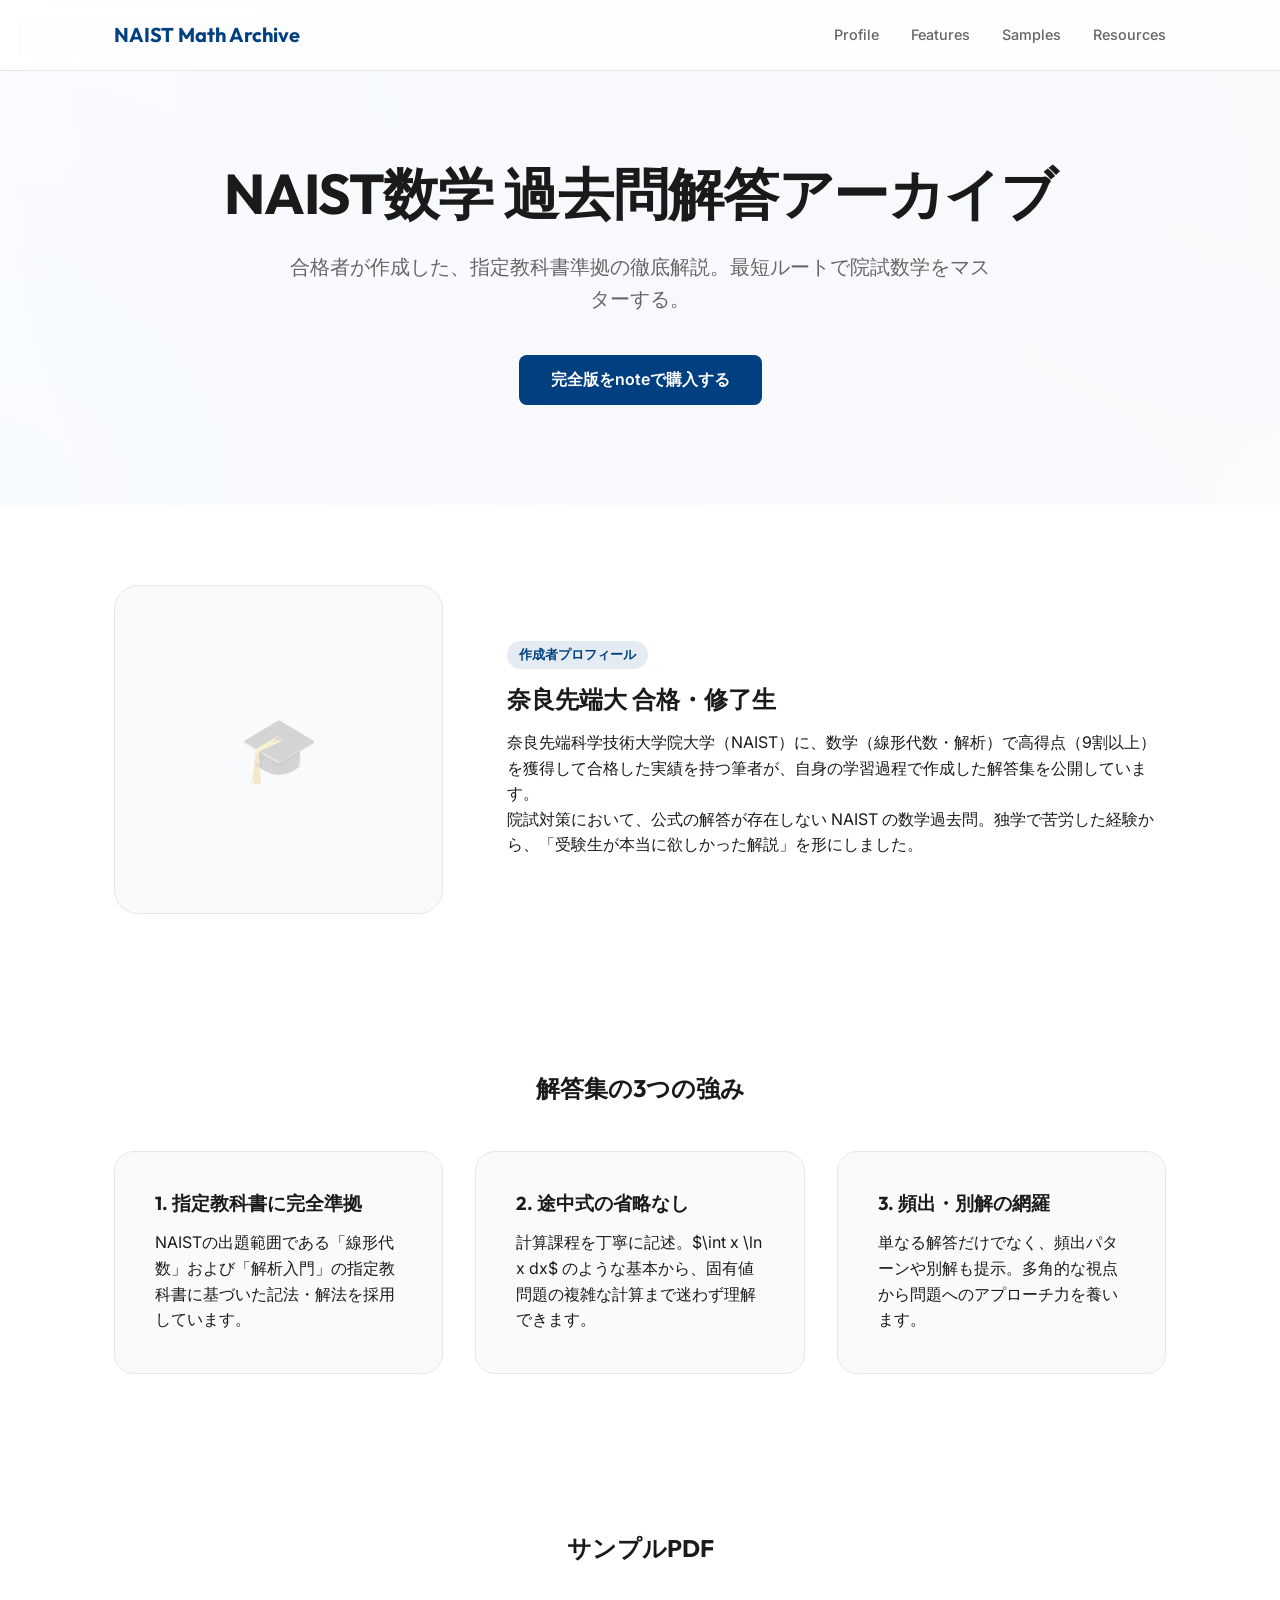
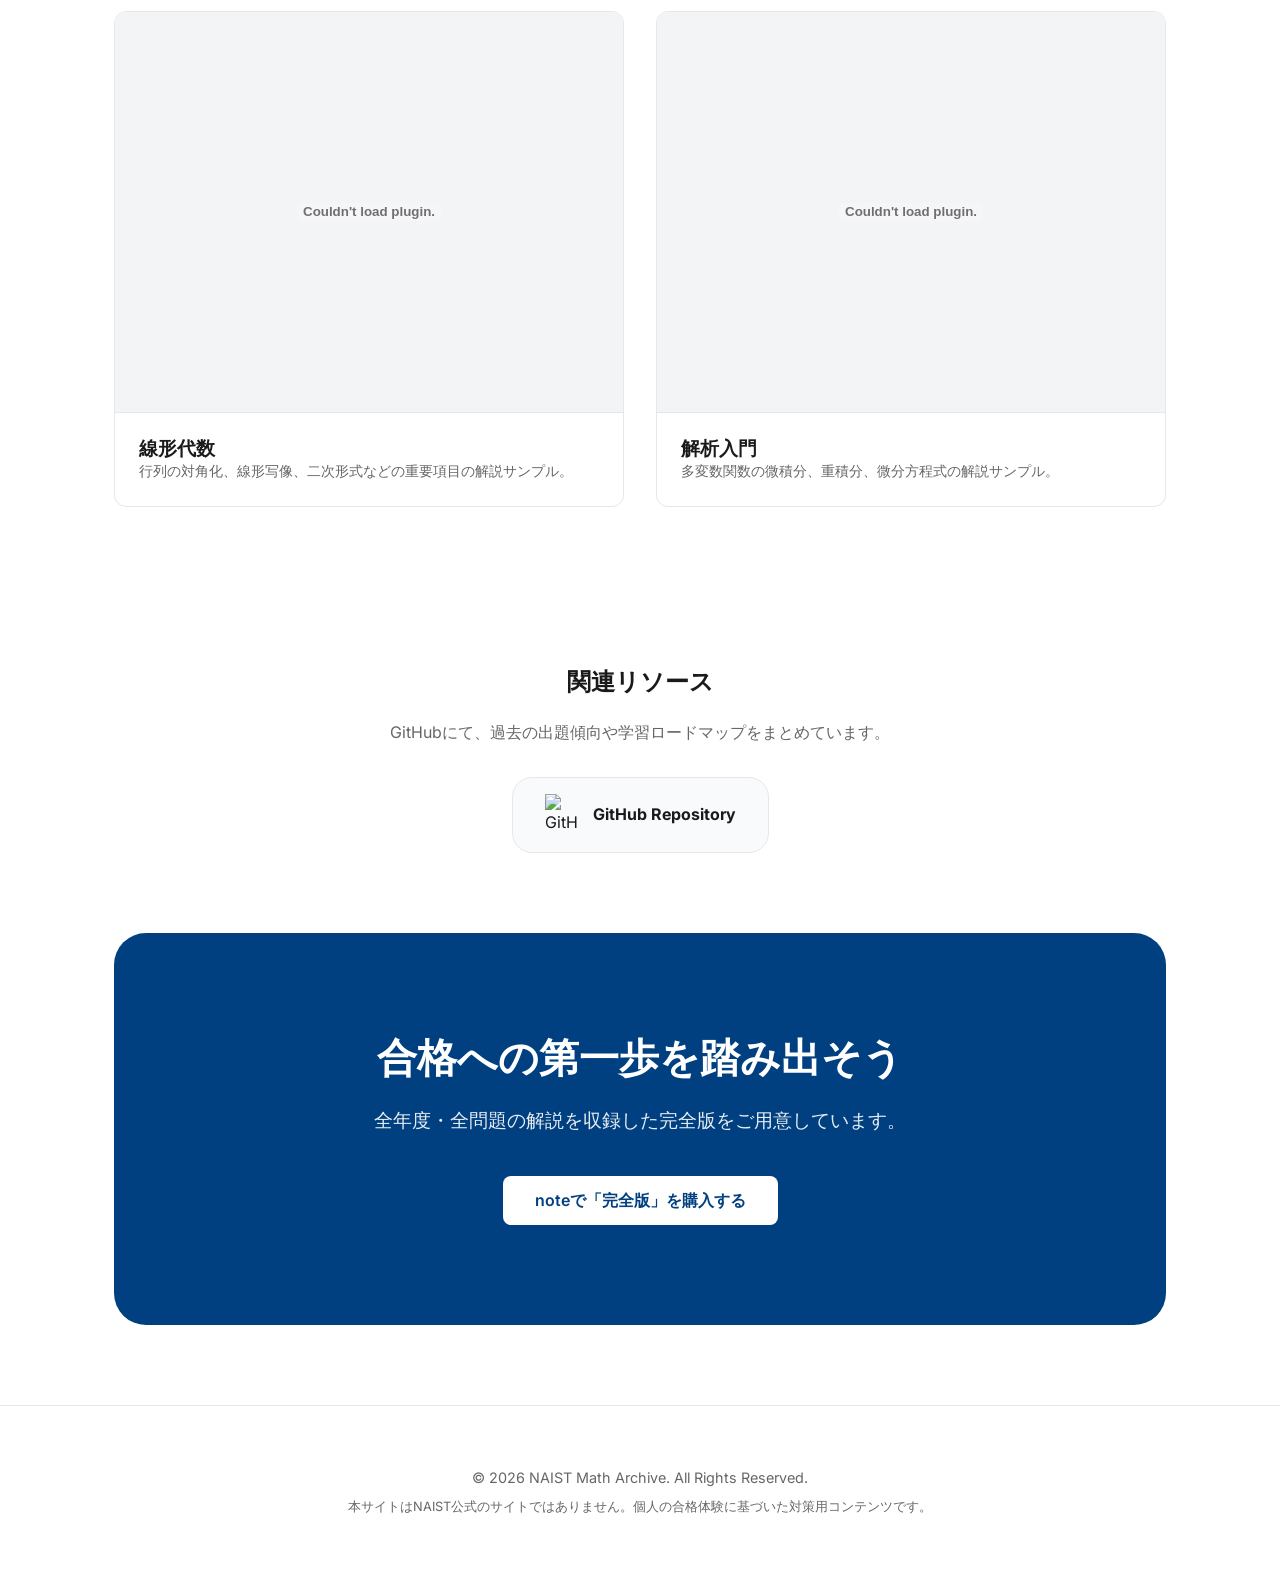
==== index.html @ a316c53e "Embed linear algebra and calculus PDF samples" ====
<!DOCTYPE html>
<html lang="ja">

<head>
    <meta charset="UTF-8">
    <meta name="viewport" content="width=device-width, initial-scale=1.0">
    <title>NAIST数学 過去問解答アーカイブ | 奈良先端大 院試対策</title>
    <meta name="description" content="NAIST（奈良先端科学技術大学院大学）合格者が作成した、指定教科書準拠の数学（線形代数・解析入門）自作解答集。途中式の省略なし、別解提示で院試突破をサポート。">
    <meta name="keywords" content="NAIST, 数学, 解答, 奈良先端大, 院試, 過去問, 線形代数, 解析入門">

    <!-- Open Graph -->
    <meta property="og:title" content="NAIST数学 過去問解答アーカイブ">
    <meta property="og:description" content="合格者による徹底解説。指定教科書準拠の自作解答集で合格を掴み取る。">
    <meta property="og:type" content="website">

    <!-- Styles -->
    <link rel="stylesheet" href="styles.css">

    <!-- MathJax -->
    <script>
        window.MathJax = {
            tex: {
                inlineMath: [['$', '$'], ['\\(', '\\)']],
                displayMath: [['$$', '$$'], ['\\[', '\\]']]
            },
            svg: {
                fontCache: 'global'
            }
        };
    </script>
    <script id="MathJax-script" async src="https://cdn.jsdelivr.net/npm/mathjax@3/es5/tex-mml-chtml.js"></script>
</head>

<body>
    <header>
        <div class="container">
            <nav>
                <a href="#" class="logo">NAIST Math Archive</a>
                <ul class="nav-links">
                    <li><a href="#profile">Profile</a></li>
                    <li><a href="#features">Features</a></li>
                    <li><a href="#samples">Samples</a></li>
                    <li><a href="#resources">Resources</a></li>
                </ul>
            </nav>
        </div>
    </header>

    <main>
        <!-- Hero Section -->
        <section class="hero">
            <div class="container">
                <h1>NAIST数学 過去問解答アーカイブ</h1>
                <p>合格者が作成した、指定教科書準拠の徹底解説。最短ルートで院試数学をマスターする。</p>
                <a href="#cta" class="btn btn-primary">完全版をnoteで購入する</a>
            </div>
        </section>

        <!-- Profile Section -->
        <section id="profile" class="profile">
            <div class="container">
                <div class="profile-grid">
                    <div class="profile-img">
                        <!-- Placeholder for portrait or icon -->
                        <span style="font-size: 4rem; opacity: 0.2;">🎓</span>
                    </div>
                    <div class="profile-content">
                        <span class="profile-tag">作成者プロフィール</span>
                        <h2>奈良先端大 合格・修了生</h2>
                        <p>
                            奈良先端科学技術大学院大学（NAIST）に、数学（線形代数・解析）で高得点（9割以上）を獲得して合格した実績を持つ筆者が、自身の学習過程で作成した解答集を公開しています。
                        </p>
                        <p>
                            院試対策において、公式の解答が存在しない NAIST の数学過去問。独学で苦労した経験から、「受験生が本当に欲しかった解説」を形にしました。
                        </p>
                    </div>
                </div>
            </div>
        </section>

        <!-- Features Section -->
        <section id="features" class="features">
            <div class="container">
                <h2 style="text-align: center; margin-bottom: 3rem;">解答集の3つの強み</h2>
                <div class="features-grid">
                    <div class="feature-card">
                        <h3>1. 指定教科書に完全準拠</h3>
                        <p>NAISTの出題範囲である「線形代数」および「解析入門」の指定教科書に基づいた記法・解法を採用しています。</p>
                    </div>
                    <div class="feature-card">
                        <h3>2. 途中式の省略なし</h3>
                        <p>計算課程を丁寧に記述。$\int x \ln x dx$ のような基本から、固有値問題の複雑な計算まで迷わず理解できます。</p>
                    </div>
                    <div class="feature-card">
                        <h3>3. 頻出・別解の網羅</h3>
                        <p>単なる解答だけでなく、頻出パターンや別解も提示。多角的な視点から問題へのアプローチ力を養います。</p>
                    </div>
                </div>
            </div>
        </section>

        <!-- Samples Section -->
        <section id="samples" class="samples">
            <div class="container">
                <h2 style="text-align: center; margin-bottom: 3rem;">サンプルPDF</h2>
                <div class="samples-grid">
                    <div class="sample-container">
                        <div class="pdf-preview">
                            <embed src="samples/NAIST_ストラング線形代数_sample.pdf" type="application/pdf" width="100%"
                                height="100%">
                        </div>
                        <div class="sample-info">
                            <h3>線形代数</h3>
                            <p style="font-size: 0.9rem; color: var(--text-muted);">行列の対角化、線形写像、二次形式などの重要項目の解説サンプル。</p>
                        </div>
                    </div>
                    <div class="sample-container">
                        <div class="pdf-preview">
                            <embed src="samples/NAIST_ラング解析入門_sample.pdf" type="application/pdf" width="100%"
                                height="100%">
                        </div>
                        <div class="sample-info">
                            <h3>解析入門</h3>
                            <p style="font-size: 0.9rem; color: var(--text-muted);">多変数関数の微積分、重積分、微分方程式の解説サンプル。</p>
                        </div>
                    </div>
                </div>
            </div>
        </section>

        <!-- Resources Section -->
        <section id="resources" class="resources">
            <div class="container" style="text-align: center;">
                <h2 style="margin-bottom: 1.5rem;">関連リソース</h2>
                <p style="margin-bottom: 2rem; color: var(--text-muted);">GitHubにて、過去の出題傾向や学習ロードマップをまとめています。</p>
                <a href="https://github.com/nakaiheizou/naist-math-solutions" target="_blank" class="feature-card"
                    style="display: inline-flex; align-items: center; gap: 1rem; padding: 1rem 2rem;">
                    <img src="https://github.githubassets.com/images/modules/logos_page/GitHub-Mark.png" alt="GitHub"
                        width="32">
                    <span style="font-weight: 700;">GitHub Repository</span>
                </a>
            </div>
        </section>

        <!-- CTA Section -->
        <section id="cta" class="container">
            <div class="cta-section">
                <h2>合格への第一歩を踏み出そう</h2>
                <p style="margin-bottom: 2.5rem; font-size: 1.2rem; opacity: 0.9;">全年度・全問題の解説を収録した完全版をご用意しています。</p>
                <a href="https://note.com" target="_blank" class="btn btn-white buy-button">noteで「完全版」を購入する</a>
            </div>
        </section>
    </main>

    <footer>
        <div class="container">
            <p>&copy; 2026 NAIST Math Archive. All Rights Reserved.</p>
            <p style="margin-top: 0.5rem; font-size: 0.8rem;">本サイトはNAIST公式のサイトではありません。個人の合格体験に基づいた対策用コンテンツです。</p>
        </div>
    </footer>
</body>

</html>
---- styles.css ----
@import url('https://fonts.googleapis.com/css2?family=Inter:wght@400;500;700&family=Outfit:wght@400;600;700&display=swap');

:root {
    --bg-color: #ffffff;
    --text-color: #1a1a1a;
    --text-muted: #666666;
    --primary-color: #004080; /* Academic Blue */
    --accent-color: #0070f3;
    --border-color: #e5e7eb;
    --card-bg: #f9fafb;
    --max-width: 1100px;
    --transition: all 0.3s cubic-bezier(0.4, 0, 0.2, 1);
}

* {
    margin: 0;
    padding: 0;
    box-sizing: border-box;
}

html {
    scroll-behavior: smooth;
}

body {
    font-family: 'Inter', -apple-system, BlinkMacSystemFont, "Segoe UI", Roboto, sans-serif;
    line-height: 1.6;
    color: var(--text-color);
    background-color: var(--bg-color);
    overflow-x: hidden;
}

h1, h2, h3 {
    font-family: 'Outfit', sans-serif;
    font-weight: 700;
    line-height: 1.2;
}

a {
    text-decoration: none;
    color: inherit;
    transition: var(--transition);
}

ul {
    list-style: none;
}

.container {
    max-width: var(--max-width);
    margin: 0 auto;
    padding: 0 1.5rem;
}

section {
    padding: 80px 0;
}

/* Header/Nav */
header {
    position: fixed;
    top: 0;
    width: 100%;
    background: rgba(255, 255, 255, 0.8);
    backdrop-filter: blur(10px);
    z-index: 1000;
    border-bottom: 1px solid var(--border-color);
}

nav {
    display: flex;
    justify-content: space-between;
    align-items: center;
    height: 70px;
}

.logo {
    font-family: 'Outfit', sans-serif;
    font-weight: 700;
    font-size: 1.25rem;
    color: var(--primary-color);
}

.nav-links {
    display: flex;
    gap: 2rem;
}

.nav-links a {
    font-size: 0.9rem;
    font-weight: 500;
    color: var(--text-muted);
}

.nav-links a:hover {
    color: var(--primary-color);
}

/* Hero Section */
.hero {
    padding: 160px 0 100px;
    text-align: center;
    background: radial-gradient(circle at top right, rgba(0, 64, 128, 0.03), transparent),
                radial-gradient(circle at bottom left, rgba(0, 112, 243, 0.03), transparent);
}

.hero h1 {
    font-size: 3.5rem;
    margin-bottom: 1.5rem;
    letter-spacing: -0.02em;
}

.hero p {
    font-size: 1.25rem;
    color: var(--text-muted);
    max-width: 700px;
    margin: 0 auto 2.5rem;
}

.btn {
    display: inline-block;
    padding: 12px 32px;
    border-radius: 8px;
    font-weight: 600;
    font-size: 1rem;
    cursor: pointer;
    border: none;
    transition: var(--transition);
}

.btn-primary {
    background-color: var(--primary-color);
    color: white;
}

.btn-primary:hover {
    background-color: #003366;
    transform: translateY(-2px);
    box-shadow: 0 4px 20px rgba(0, 64, 128, 0.2);
}

/* Profile Section */
.profile-grid {
    display: grid;
    grid-template-columns: 1fr 2fr;
    gap: 4rem;
    align-items: center;
}

.profile-img {
    width: 100%;
    aspect-ratio: 1;
    background: var(--card-bg);
    border-radius: 24px;
    border: 1px solid var(--border-color);
    display: flex;
    align-items: center;
    justify-content: center;
}

.profile-content h2 {
    margin-bottom: 1rem;
}

.profile-tag {
    display: inline-block;
    padding: 4px 12px;
    background: rgba(0, 64, 128, 0.1);
    color: var(--primary-color);
    border-radius: 100px;
    font-size: 0.8rem;
    font-weight: 600;
    margin-bottom: 1rem;
}

/* Features Section */
.features-grid {
    display: grid;
    grid-template-columns: repeat(auto-fit, minmax(300px, 1fr));
    gap: 2rem;
}

.feature-card {
    padding: 2.5rem;
    background: var(--card-bg);
    border-radius: 20px;
    border: 1px solid var(--border-color);
    transition: var(--transition);
}

.feature-card:hover {
    background: white;
    box-shadow: 0 20px 40px rgba(0, 0, 0, 0.05);
    border-color: var(--accent-color);
}

.feature-card h3 {
    margin-bottom: 1rem;
}

/* Samples Section */
.samples-grid {
    display: grid;
    grid-template-columns: 1fr 1fr;
    gap: 2rem;
}

.sample-container {
    background: white;
    border: 1px solid var(--border-color);
    border-radius: 12px;
    overflow: hidden;
}

.pdf-preview {
    width: 100%;
    height: 400px;
    background: #f3f4f6;
    display: flex;
    align-items: center;
    justify-content: center;
    position: relative;
}

.pdf-placeholder {
    color: var(--text-muted);
    text-align: center;
}

.sample-info {
    padding: 1.5rem;
    border-top: 1px solid var(--border-color);
}

/* CTA Section */
.cta-section {
    background: var(--primary-color);
    color: white;
    text-align: center;
    padding: 100px 0;
    border-radius: 32px;
    margin-bottom: 80px;
}

.cta-section h2 {
    font-size: 2.5rem;
    margin-bottom: 1.5rem;
}

.btn-white {
    background: white;
    color: var(--primary-color);
}

.btn-white:hover {
    background: #f3f4f6;
    transform: scale(1.05);
}

/* Footer */
footer {
    padding: 60px 0;
    border-top: 1px solid var(--border-color);
    text-align: center;
    color: var(--text-muted);
    font-size: 0.9rem;
}

/* Responsive */
@media (max-width: 768px) {
    .hero h1 {
        font-size: 2.5rem;
    }
    
    .profile-grid {
        grid-template-columns: 1fr;
        gap: 2rem;
    }
    
    .samples-grid {
        grid-template-columns: 1fr;
    }
    
    .nav-links {
        display: none;
    }
}
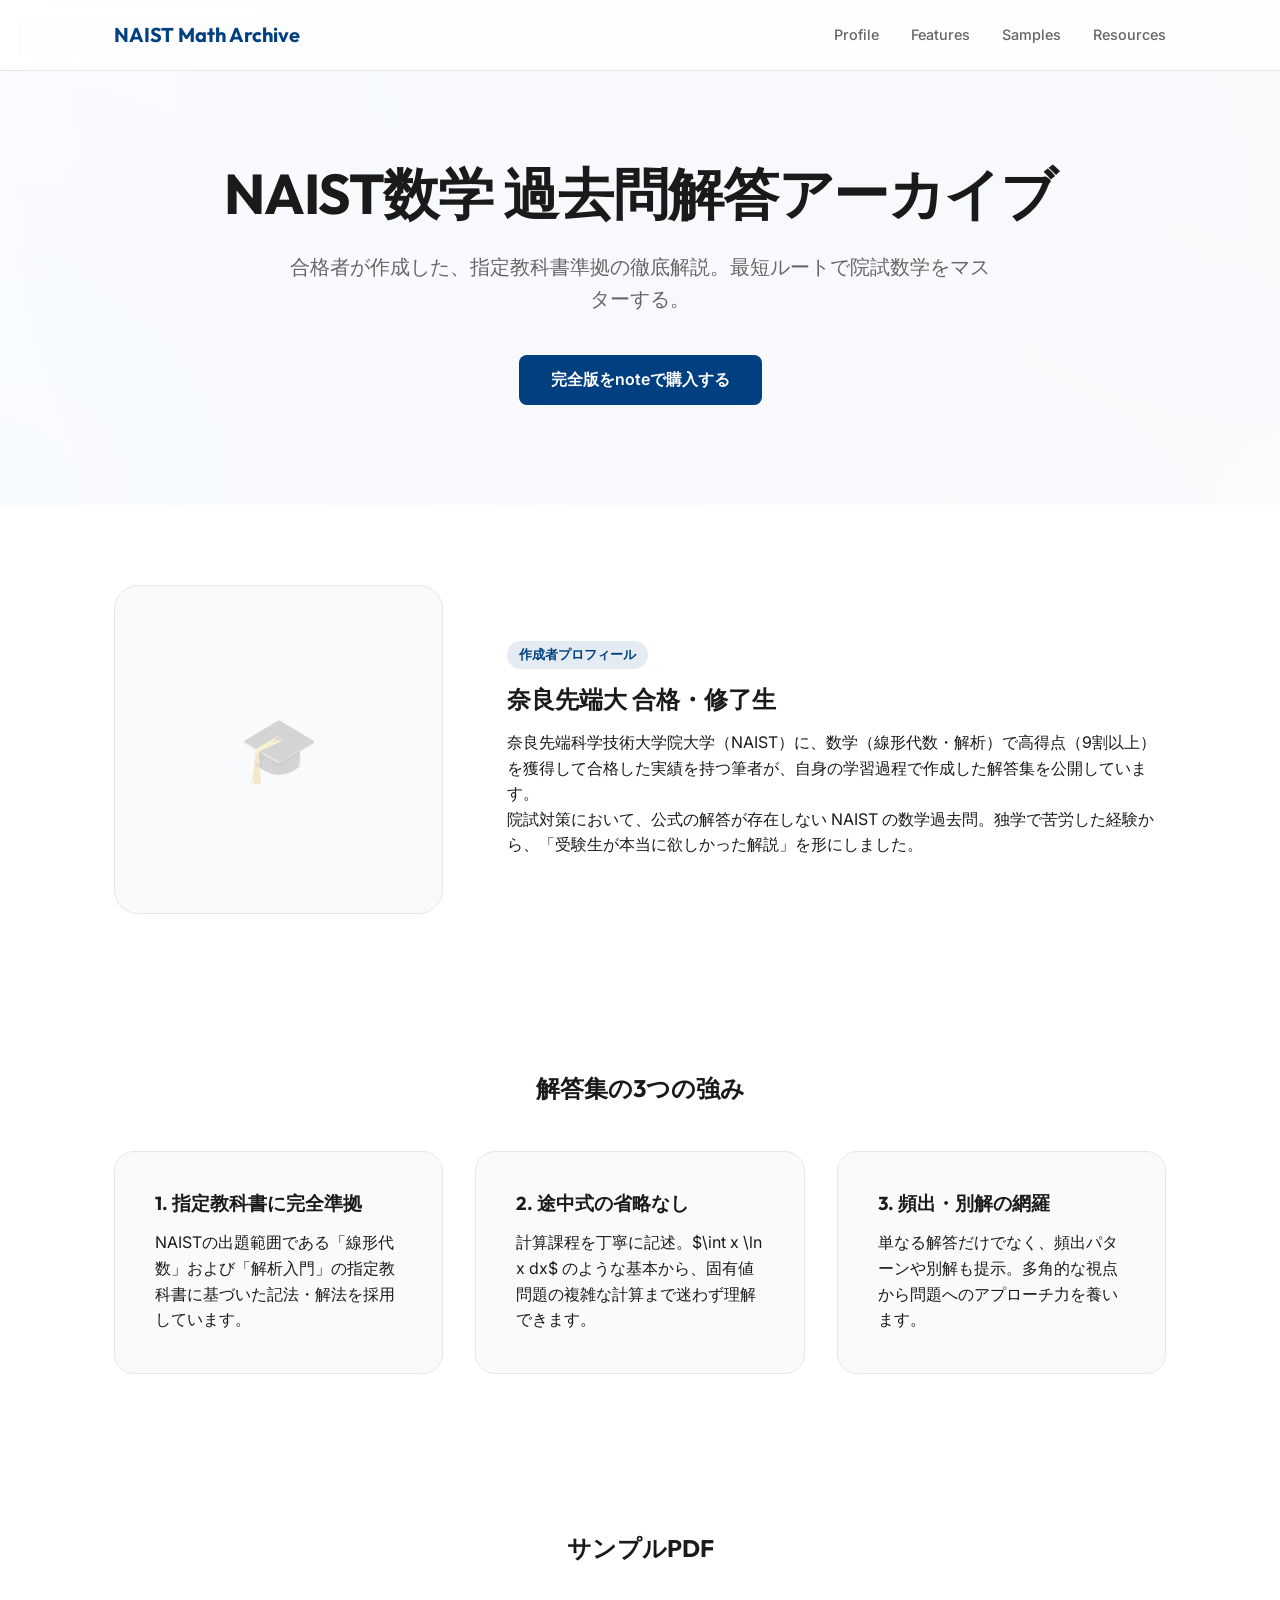
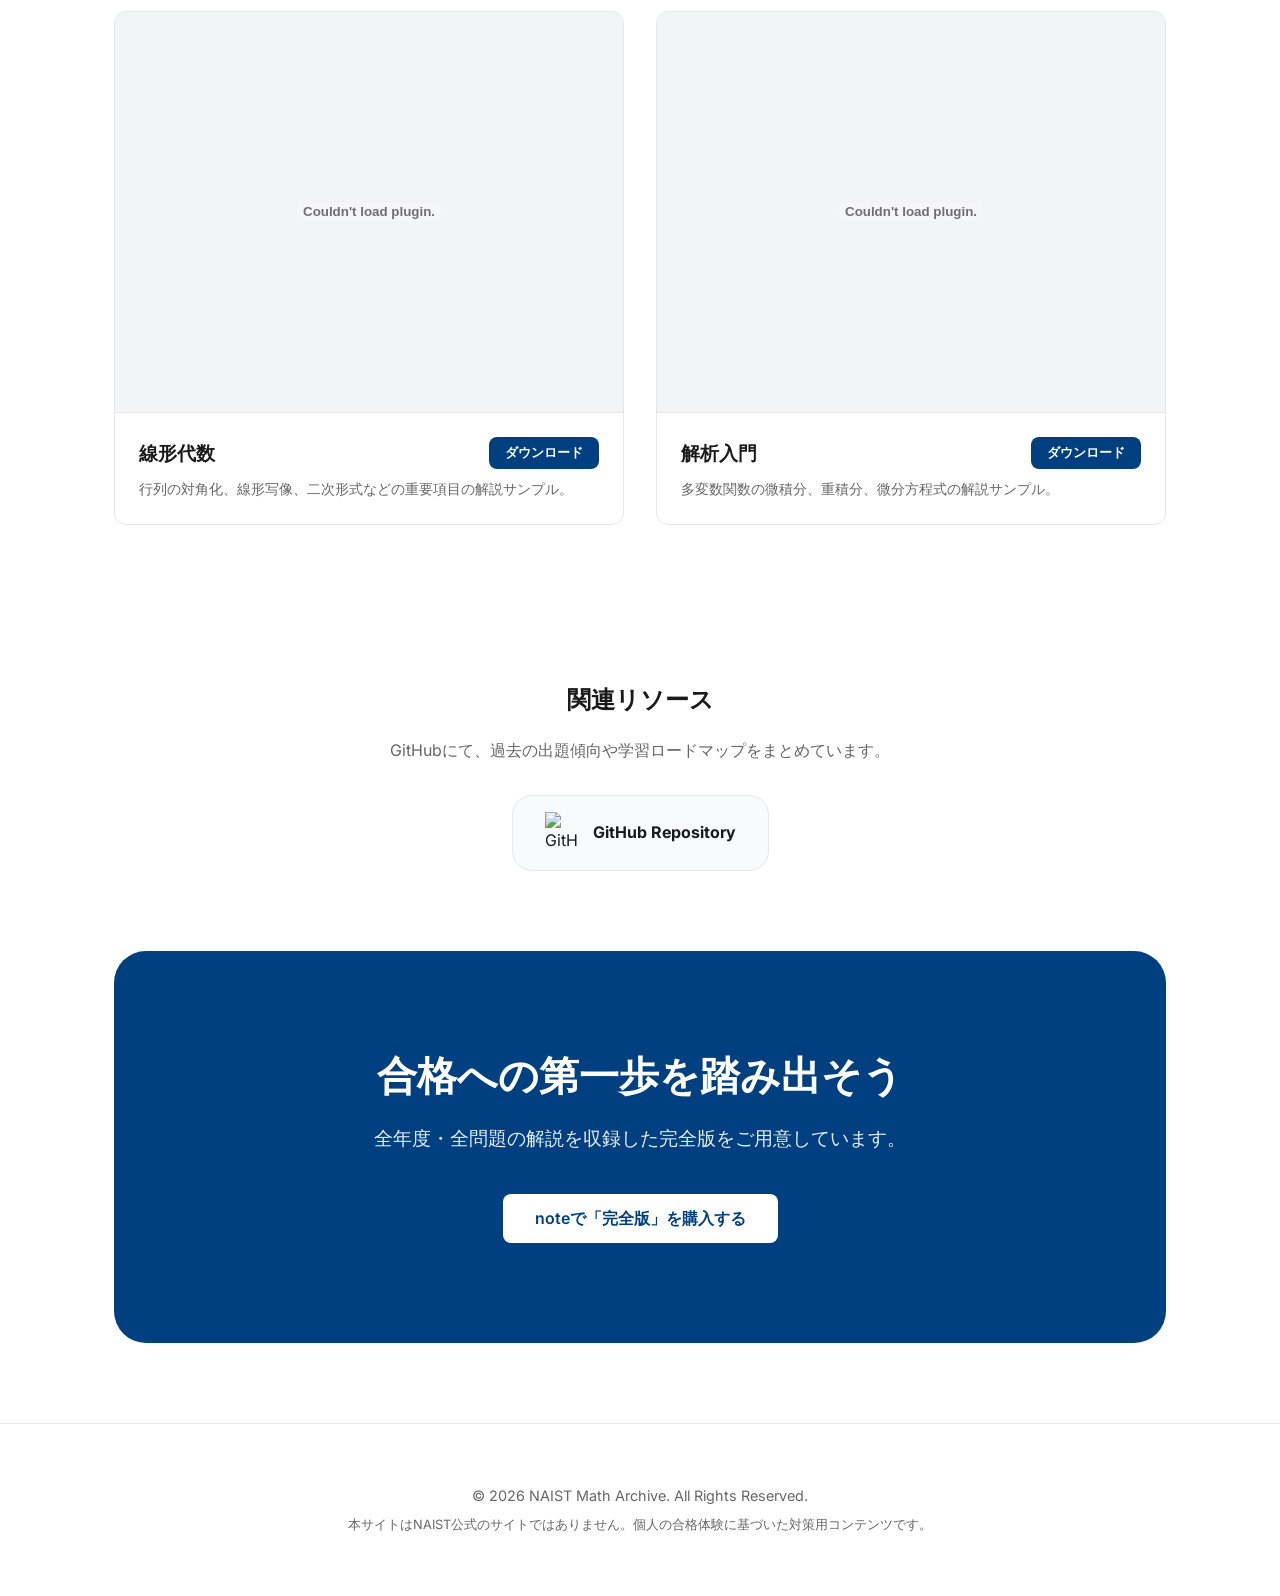
==== commit 083da40f: "Add download buttons for PDF samples" ====
--- a/index.html
+++ b/index.html
@@ -110,7 +110,12 @@
                                 height="100%">
                         </div>
                         <div class="sample-info">
-                            <h3>線形代数</h3>
+                            <div
+                                style="display: flex; justify-content: space-between; align-items: center; margin-bottom: 0.5rem;">
+                                <h3>線形代数</h3>
+                                <a href="samples/NAIST_ストラング線形代数_sample.pdf" download class="btn btn-primary"
+                                    style="padding: 6px 16px; font-size: 0.8rem;">ダウンロード</a>
+                            </div>
                             <p style="font-size: 0.9rem; color: var(--text-muted);">行列の対角化、線形写像、二次形式などの重要項目の解説サンプル。</p>
                         </div>
                     </div>
@@ -120,7 +125,12 @@
                                 height="100%">
                         </div>
                         <div class="sample-info">
-                            <h3>解析入門</h3>
+                            <div
+                                style="display: flex; justify-content: space-between; align-items: center; margin-bottom: 0.5rem;">
+                                <h3>解析入門</h3>
+                                <a href="samples/NAIST_ラング解析入門_sample.pdf" download class="btn btn-primary"
+                                    style="padding: 6px 16px; font-size: 0.8rem;">ダウンロード</a>
+                            </div>
                             <p style="font-size: 0.9rem; color: var(--text-muted);">多変数関数の微積分、重積分、微分方程式の解説サンプル。</p>
                         </div>
                     </div>
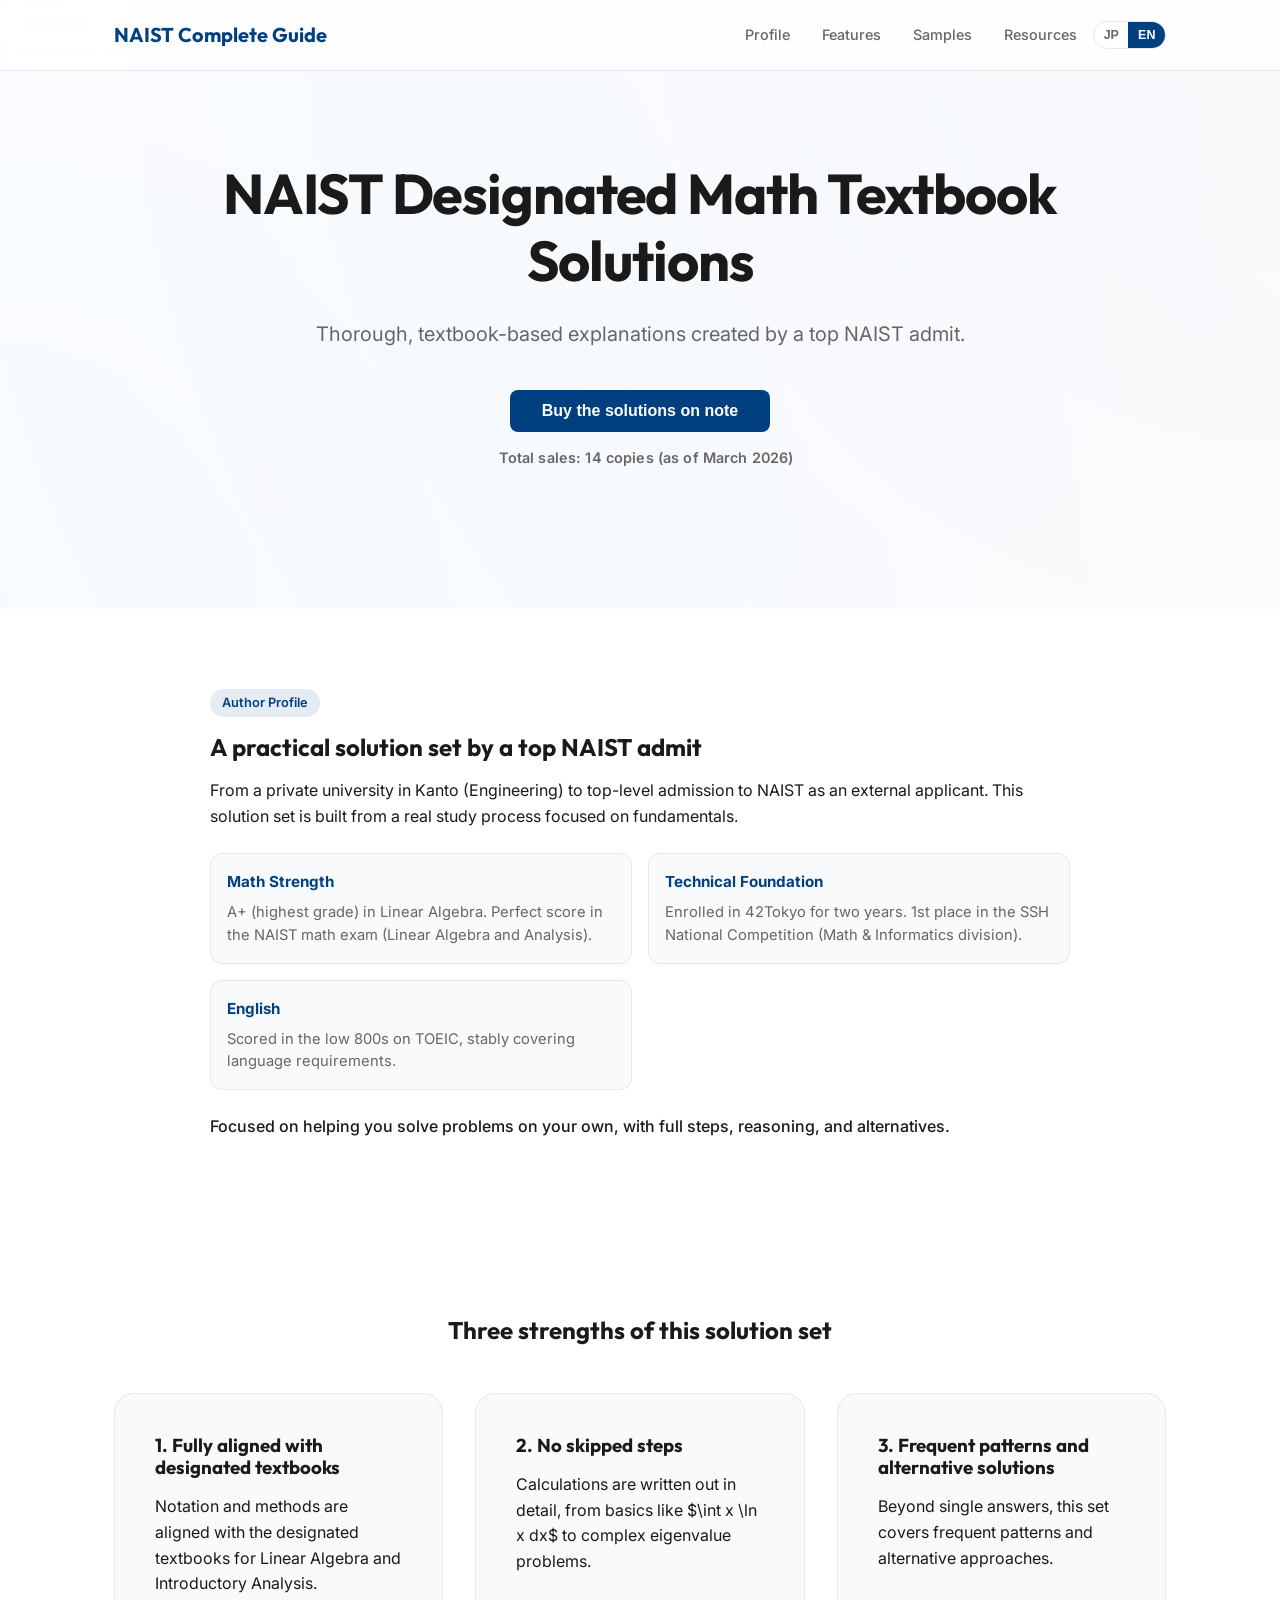
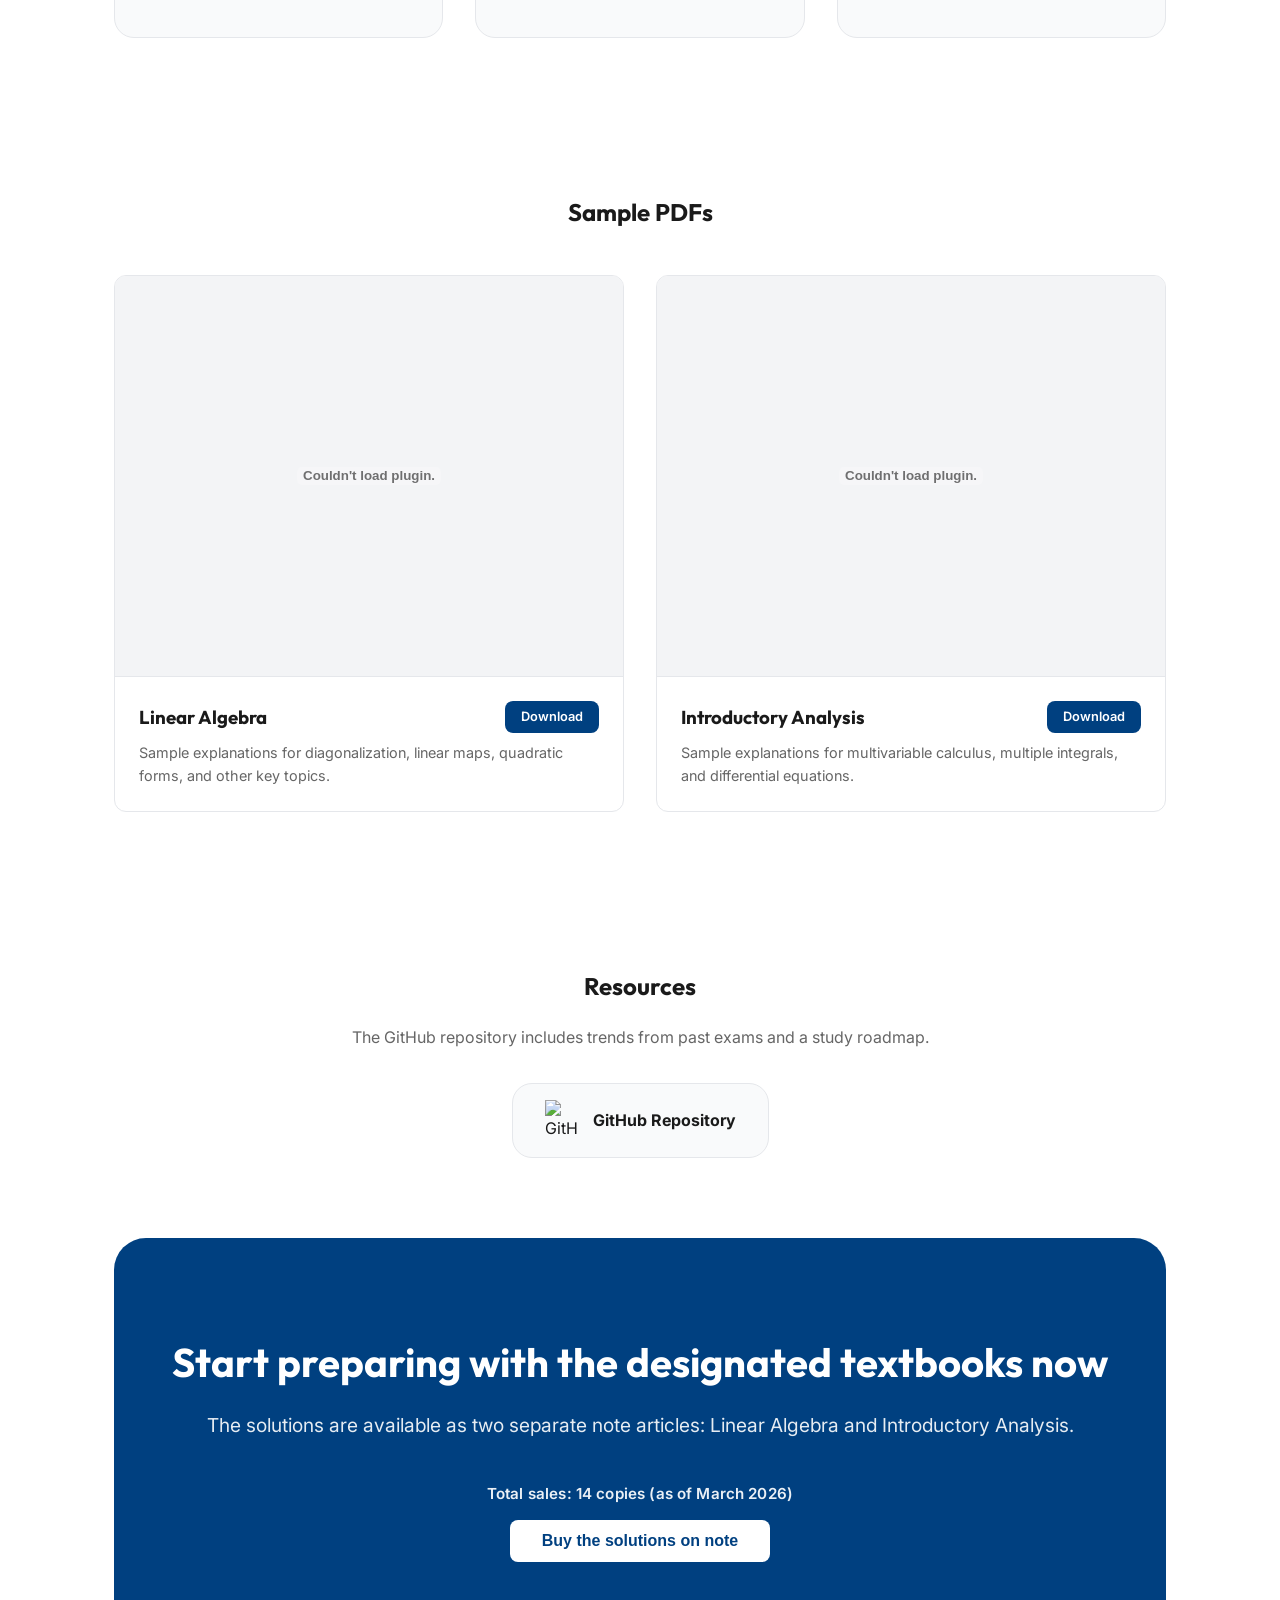
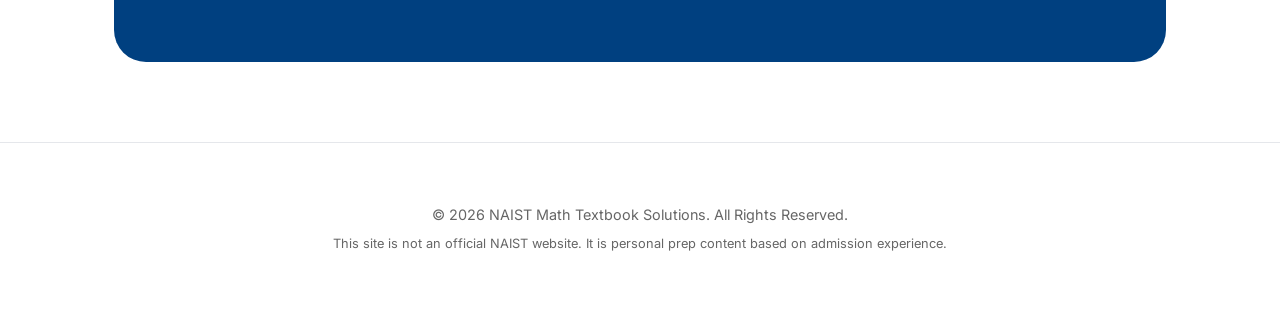
==== commit a6493fd8: "Update portal copy, CTA modal flow, and JP/EN language switch" ====
--- a/index.html
+++ b/index.html
@@ -4,13 +4,13 @@
 <head>
     <meta charset="UTF-8">
     <meta name="viewport" content="width=device-width, initial-scale=1.0">
-    <title>NAIST数学 過去問解答アーカイブ | 奈良先端大 院試対策</title>
-    <meta name="description" content="NAIST（奈良先端科学技術大学院大学）合格者が作成した、指定教科書準拠の数学（線形代数・解析入門）自作解答集。途中式の省略なし、別解提示で院試突破をサポート。">
-    <meta name="keywords" content="NAIST, 数学, 解答, 奈良先端大, 院試, 過去問, 線形代数, 解析入門">
+    <title>NAIST指定教科書（数学）解答集 | 奈良先端大 院試対策</title>
+    <meta name="description" content="NAIST（奈良先端科学技術大学院大学）上位合格者が作成した、指定教科書準拠の数学（線形代数・解析入門）自作解答集。途中式の省略なし、別解提示で院試突破をサポート。">
+    <meta name="keywords" content="NAIST, 数学, 解答集, 奈良先端大, 院試, 指定教科書, 線形代数, 解析入門">
 
     <!-- Open Graph -->
-    <meta property="og:title" content="NAIST数学 過去問解答アーカイブ">
-    <meta property="og:description" content="合格者による徹底解説。指定教科書準拠の自作解答集で合格を掴み取る。">
+    <meta property="og:title" content="NAIST指定教科書（数学）解答集">
+    <meta property="og:description" content="上位合格者による徹底解説。指定教科書準拠の自作解答集で合格を掴み取る。">
     <meta property="og:type" content="website">
 
     <!-- Styles -->
@@ -35,13 +35,19 @@
     <header>
         <div class="container">
             <nav>
-                <a href="#" class="logo">NAIST Math Archive</a>
-                <ul class="nav-links">
-                    <li><a href="#profile">Profile</a></li>
-                    <li><a href="#features">Features</a></li>
-                    <li><a href="#samples">Samples</a></li>
-                    <li><a href="#resources">Resources</a></li>
-                </ul>
+                <a href="#" class="logo" data-i18n="logo">NAIST完全攻略</a>
+                <div class="nav-right">
+                    <ul class="nav-links">
+                        <li><a href="#profile" data-i18n="nav_profile">Profile</a></li>
+                        <li><a href="#features" data-i18n="nav_features">Features</a></li>
+                        <li><a href="#samples" data-i18n="nav_samples">Samples</a></li>
+                        <li><a href="#resources" data-i18n="nav_resources">Resources</a></li>
+                    </ul>
+                    <div class="lang-toggle" role="group" aria-label="Language switch">
+                        <button type="button" class="lang-btn is-active" data-lang="ja">JP</button>
+                        <button type="button" class="lang-btn" data-lang="en">EN</button>
+                    </div>
+                </div>
             </nav>
         </div>
     </header>
@@ -50,9 +56,12 @@
         <!-- Hero Section -->
         <section class="hero">
             <div class="container">
-                <h1>NAIST数学 過去問解答アーカイブ</h1>
-                <p>合格者が作成した、指定教科書準拠の徹底解説。最短ルートで院試数学をマスターする。</p>
-                <a href="#cta" class="btn btn-primary">完全版をnoteで購入する</a>
+                <h1 data-i18n="hero_title">NAIST指定教科書（数学）解答集</h1>
+                <p data-i18n="hero_subtitle">上位合格者が作成した、指定教科書準拠の徹底解説。</p>
+                <div class="action-stack">
+                    <button type="button" class="btn btn-primary js-open-note-modal" data-i18n="buy_btn">noteで解答集を購入する</button>
+                    <p class="record-badge record-badge-light" data-i18n="sales_record">累計販売数：14部（2026年3月時点）</p>
+                </div>
             </div>
         </section>
 
@@ -60,18 +69,28 @@
         <section id="profile" class="profile">
             <div class="container">
                 <div class="profile-grid">
-                    <div class="profile-img">
-                        <!-- Placeholder for portrait or icon -->
-                        <span style="font-size: 4rem; opacity: 0.2;">🎓</span>
-                    </div>
                     <div class="profile-content">
-                        <span class="profile-tag">作成者プロフィール</span>
-                        <h2>奈良先端大 合格・修了生</h2>
-                        <p>
-                            奈良先端科学技術大学院大学（NAIST）に、数学（線形代数・解析）で高得点（9割以上）を獲得して合格した実績を持つ筆者が、自身の学習過程で作成した解答集を公開しています。
+                        <span class="profile-tag" data-i18n="profile_tag">作成者プロフィール</span>
+                        <h2 data-i18n="profile_title">NAIST上位合格者が作成した実戦的な解答集</h2>
+                        <p data-i18n="profile_intro">
+                            関東私立大学・理工学部から外部院進でNAISTに上位合格。基礎力の積み上げで逆転した実体験をもとに、指定教科書の解答集を作成しています。
                         </p>
-                        <p>
-                            院試対策において、公式の解答が存在しない NAIST の数学過去問。独学で苦労した経験から、「受験生が本当に欲しかった解説」を形にしました。
+                        <div class="profile-highlights">
+                            <div class="profile-item">
+                                <strong data-i18n="profile_math_title">数学の実力</strong>
+                                <p data-i18n="profile_math_body">線形代数はA+（最高評価）。NAIST入試本番の数学（線形代数・解析）で満点を獲得。</p>
+                            </div>
+                            <div class="profile-item">
+                                <strong data-i18n="profile_tech_title">技術的な裏付け</strong>
+                                <p data-i18n="profile_tech_body">42Tokyoに2年間在籍。SSH全国大会で数学・情報部門1位。</p>
+                            </div>
+                            <div class="profile-item">
+                                <strong data-i18n="profile_english_title">英語力</strong>
+                                <p data-i18n="profile_english_body">TOEIC 800点台前半を取得し、出願要件を安定してカバー。</p>
+                            </div>
+                        </div>
+                        <p class="profile-note" data-i18n="profile_note">
+                            「地力で解けるようになる」ことを重視し、途中式・考え方・別解まで省略せずにまとめています。
                         </p>
                     </div>
                 </div>
@@ -81,19 +100,19 @@
         <!-- Features Section -->
         <section id="features" class="features">
             <div class="container">
-                <h2 style="text-align: center; margin-bottom: 3rem;">解答集の3つの強み</h2>
+                <h2 style="text-align: center; margin-bottom: 3rem;" data-i18n="features_title">解答集の3つの強み</h2>
                 <div class="features-grid">
                     <div class="feature-card">
-                        <h3>1. 指定教科書に完全準拠</h3>
-                        <p>NAISTの出題範囲である「線形代数」および「解析入門」の指定教科書に基づいた記法・解法を採用しています。</p>
+                        <h3 data-i18n="feature1_title">1. 指定教科書に完全準拠</h3>
+                        <p data-i18n="feature1_body">NAISTの出題範囲である「線形代数」および「解析入門」の指定教科書に基づいた記法・解法を採用しています。</p>
                     </div>
                     <div class="feature-card">
-                        <h3>2. 途中式の省略なし</h3>
-                        <p>計算課程を丁寧に記述。$\int x \ln x dx$ のような基本から、固有値問題の複雑な計算まで迷わず理解できます。</p>
+                        <h3 data-i18n="feature2_title">2. 途中式の省略なし</h3>
+                        <p data-i18n="feature2_body">計算課程を丁寧に記述。$\int x \ln x dx$ のような基本から、固有値問題の複雑な計算まで迷わず理解できます。</p>
                     </div>
                     <div class="feature-card">
-                        <h3>3. 頻出・別解の網羅</h3>
-                        <p>単なる解答だけでなく、頻出パターンや別解も提示。多角的な視点から問題へのアプローチ力を養います。</p>
+                        <h3 data-i18n="feature3_title">3. 頻出・別解の網羅</h3>
+                        <p data-i18n="feature3_body">単なる解答だけでなく、頻出パターンや別解も提示。多角的な視点から問題へのアプローチ力を養います。</p>
                     </div>
                 </div>
             </div>
@@ -102,7 +121,7 @@
         <!-- Samples Section -->
         <section id="samples" class="samples">
             <div class="container">
-                <h2 style="text-align: center; margin-bottom: 3rem;">サンプルPDF</h2>
+                <h2 style="text-align: center; margin-bottom: 3rem;" data-i18n="samples_title">サンプルPDF</h2>
                 <div class="samples-grid">
                     <div class="sample-container">
                         <div class="pdf-preview">
@@ -112,11 +131,11 @@
                         <div class="sample-info">
                             <div
                                 style="display: flex; justify-content: space-between; align-items: center; margin-bottom: 0.5rem;">
-                                <h3>線形代数</h3>
+                                <h3 data-i18n="sample_linear_title">線形代数</h3>
                                 <a href="samples/NAIST_ストラング線形代数_sample.pdf" download class="btn btn-primary"
-                                    style="padding: 6px 16px; font-size: 0.8rem;">ダウンロード</a>
-                            </div>
-                            <p style="font-size: 0.9rem; color: var(--text-muted);">行列の対角化、線形写像、二次形式などの重要項目の解説サンプル。</p>
+                                    style="padding: 6px 16px; font-size: 0.8rem;" data-i18n="download_btn">ダウンロード</a>
+                            </div>
+                            <p style="font-size: 0.9rem; color: var(--text-muted);" data-i18n="sample_linear_desc">行列の対角化、線形写像、二次形式などの重要項目の解説サンプル。</p>
                         </div>
                     </div>
                     <div class="sample-container">
@@ -127,11 +146,11 @@
                         <div class="sample-info">
                             <div
                                 style="display: flex; justify-content: space-between; align-items: center; margin-bottom: 0.5rem;">
-                                <h3>解析入門</h3>
+                                <h3 data-i18n="sample_analysis_title">解析入門</h3>
                                 <a href="samples/NAIST_ラング解析入門_sample.pdf" download class="btn btn-primary"
-                                    style="padding: 6px 16px; font-size: 0.8rem;">ダウンロード</a>
-                            </div>
-                            <p style="font-size: 0.9rem; color: var(--text-muted);">多変数関数の微積分、重積分、微分方程式の解説サンプル。</p>
+                                    style="padding: 6px 16px; font-size: 0.8rem;" data-i18n="download_btn">ダウンロード</a>
+                            </div>
+                            <p style="font-size: 0.9rem; color: var(--text-muted);" data-i18n="sample_analysis_desc">多変数関数の微積分、重積分、微分方程式の解説サンプル。</p>
                         </div>
                     </div>
                 </div>
@@ -141,13 +160,13 @@
         <!-- Resources Section -->
         <section id="resources" class="resources">
             <div class="container" style="text-align: center;">
-                <h2 style="margin-bottom: 1.5rem;">関連リソース</h2>
-                <p style="margin-bottom: 2rem; color: var(--text-muted);">GitHubにて、過去の出題傾向や学習ロードマップをまとめています。</p>
+                <h2 style="margin-bottom: 1.5rem;" data-i18n="resources_title">関連リソース</h2>
+                <p style="margin-bottom: 2rem; color: var(--text-muted);" data-i18n="resources_desc">GitHubにて、過去の出題傾向や学習ロードマップをまとめています。</p>
                 <a href="https://github.com/nakaiheizou/naist-math-solutions" target="_blank" class="feature-card"
                     style="display: inline-flex; align-items: center; gap: 1rem; padding: 1rem 2rem;">
                     <img src="https://github.githubassets.com/images/modules/logos_page/GitHub-Mark.png" alt="GitHub"
                         width="32">
-                    <span style="font-weight: 700;">GitHub Repository</span>
+                    <span style="font-weight: 700;" data-i18n="github_repo">GitHub Repository</span>
                 </a>
             </div>
         </section>
@@ -155,19 +174,209 @@
         <!-- CTA Section -->
         <section id="cta" class="container">
             <div class="cta-section">
-                <h2>合格への第一歩を踏み出そう</h2>
-                <p style="margin-bottom: 2.5rem; font-size: 1.2rem; opacity: 0.9;">全年度・全問題の解説を収録した完全版をご用意しています。</p>
-                <a href="https://note.com" target="_blank" class="btn btn-white buy-button">noteで「完全版」を購入する</a>
-            </div>
-        </section>
+                <h2 data-i18n="cta_title">指定教科書対策を今すぐ始めよう</h2>
+                <p style="margin-bottom: 2.5rem; font-size: 1.2rem; opacity: 0.9;" data-i18n="cta_desc">解答集は「線形代数」と「解析入門」の2つのnote記事で公開しています。</p>
+                <div class="action-stack">
+                    <p class="record-badge record-badge-dark" data-i18n="sales_record">累計販売数：14部（2026年3月時点）</p>
+                    <button type="button" class="btn btn-white buy-button js-open-note-modal" data-i18n="buy_btn">noteで解答集を購入する</button>
+                </div>
+            </div>
+        </section>
+
+        <div id="noteModal" class="modal" aria-hidden="true" role="dialog" aria-modal="true" aria-labelledby="noteModalTitle">
+            <div class="modal-panel">
+                <button type="button" class="modal-close" aria-label="閉じる">&times;</button>
+                <h3 id="noteModalTitle" data-i18n="modal_title">購入する解答集を選択</h3>
+                <p class="modal-description" data-i18n="modal_desc">以下から購入したい解答集を選んでください。</p>
+                <p class="record-badge record-badge-light modal-badge" data-i18n="sales_record">累計販売数：14部（2026年3月時点）</p>
+                <div class="modal-actions">
+                    <a href="https://note.com/naist_math/n/n346b34564b23" target="_blank" rel="noopener noreferrer" class="btn btn-primary" data-i18n="buy_linear">線形代数の解答集を購入する</a>
+                    <a href="https://note.com/naist_math/n/n7e8fce45a98b" target="_blank" rel="noopener noreferrer" class="btn btn-primary" data-i18n="buy_analysis">解析入門の解答集を購入する</a>
+                </div>
+            </div>
+        </div>
     </main>
 
     <footer>
         <div class="container">
-            <p>&copy; 2026 NAIST Math Archive. All Rights Reserved.</p>
-            <p style="margin-top: 0.5rem; font-size: 0.8rem;">本サイトはNAIST公式のサイトではありません。個人の合格体験に基づいた対策用コンテンツです。</p>
+            <p>&copy; 2026 NAIST Math Textbook Solutions. All Rights Reserved.</p>
+            <p style="margin-top: 0.5rem; font-size: 0.8rem;" data-i18n="footer_note">本サイトはNAIST公式のサイトではありません。個人の合格体験に基づいた対策用コンテンツです。</p>
         </div>
     </footer>
+
+    <script>
+        (() => {
+            const modal = document.getElementById('noteModal');
+            const openButtons = document.querySelectorAll('.js-open-note-modal');
+            const closeButton = modal.querySelector('.modal-close');
+            const langButtons = document.querySelectorAll('.lang-btn');
+            const translatableElements = document.querySelectorAll('[data-i18n]');
+            const focusableSelectors = 'a[href], button:not([disabled])';
+            const metaDescription = document.querySelector('meta[name="description"]');
+            const ogTitle = document.querySelector('meta[property="og:title"]');
+            const ogDescription = document.querySelector('meta[property="og:description"]');
+            let lastFocusedElement = null;
+            const defaultLang = 'ja';
+
+            const translations = {
+                ja: {
+                    page_title: 'NAIST指定教科書（数学）解答集 | 奈良先端大 院試対策',
+                    meta_description: 'NAIST（奈良先端科学技術大学院大学）上位合格者が作成した、指定教科書準拠の数学（線形代数・解析入門）自作解答集。途中式の省略なし、別解提示で院試突破をサポート。',
+                    og_title: 'NAIST指定教科書（数学）解答集',
+                    og_description: '上位合格者による徹底解説。指定教科書準拠の自作解答集で合格を掴み取る。',
+                    logo: 'NAIST完全攻略',
+                    nav_profile: 'プロフィール',
+                    nav_features: '特長',
+                    nav_samples: 'サンプル',
+                    nav_resources: '関連資料',
+                    hero_title: 'NAIST指定教科書（数学）解答集',
+                    hero_subtitle: '上位合格者が作成した、指定教科書準拠の徹底解説。',
+                    buy_btn: 'noteで解答集を購入する',
+                    sales_record: '累計販売数：14部（2026年3月時点）',
+                    profile_tag: '作成者プロフィール',
+                    profile_title: 'NAIST上位合格者が作成した実戦的な解答集',
+                    profile_intro: '関東私立大学・理工学部から外部院進でNAISTに上位合格。基礎力の積み上げで逆転した実体験をもとに、指定教科書の解答集を作成しています。',
+                    profile_math_title: '数学の実力',
+                    profile_math_body: '線形代数はA+（最高評価）。NAIST入試本番の数学（線形代数・解析）で満点を獲得。',
+                    profile_tech_title: '技術的な裏付け',
+                    profile_tech_body: '42Tokyoに2年間在籍。SSH全国大会で数学・情報部門1位。',
+                    profile_english_title: '英語力',
+                    profile_english_body: 'TOEIC 800点台前半を取得し、出願要件を安定してカバー。',
+                    profile_note: '「地力で解けるようになる」ことを重視し、途中式・考え方・別解まで省略せずにまとめています。',
+                    features_title: '解答集の3つの強み',
+                    feature1_title: '1. 指定教科書に完全準拠',
+                    feature1_body: 'NAISTの出題範囲である「線形代数」および「解析入門」の指定教科書に基づいた記法・解法を採用しています。',
+                    feature2_title: '2. 途中式の省略なし',
+                    feature2_body: '計算課程を丁寧に記述。$\\int x \\ln x dx$ のような基本から、固有値問題の複雑な計算まで迷わず理解できます。',
+                    feature3_title: '3. 頻出・別解の網羅',
+                    feature3_body: '単なる解答だけでなく、頻出パターンや別解も提示。多角的な視点から問題へのアプローチ力を養います。',
+                    samples_title: 'サンプルPDF',
+                    sample_linear_title: '線形代数',
+                    download_btn: 'ダウンロード',
+                    sample_linear_desc: '行列の対角化、線形写像、二次形式などの重要項目の解説サンプル。',
+                    sample_analysis_title: '解析入門',
+                    sample_analysis_desc: '多変数関数の微積分、重積分、微分方程式の解説サンプル。',
+                    resources_title: '関連リソース',
+                    resources_desc: 'GitHubにて、過去の出題傾向や学習ロードマップをまとめています。',
+                    github_repo: 'GitHub Repository',
+                    cta_title: '指定教科書対策を今すぐ始めよう',
+                    cta_desc: '解答集は「線形代数」と「解析入門」の2つのnote記事で公開しています。',
+                    modal_title: '購入する解答集を選択',
+                    modal_desc: '以下から購入したい解答集を選んでください。',
+                    buy_linear: '線形代数の解答集を購入する',
+                    buy_analysis: '解析入門の解答集を購入する',
+                    footer_note: '本サイトはNAIST公式のサイトではありません。個人の合格体験に基づいた対策用コンテンツです。'
+                },
+                en: {
+                    page_title: 'NAIST Designated Math Textbook Solutions | NAIST Entrance Exam Prep',
+                    meta_description: 'A designated textbook-based math solution set (Linear Algebra and Introductory Analysis) created by a top NAIST admit. Detailed steps and alternative solutions for exam preparation.',
+                    og_title: 'NAIST Designated Math Textbook Solutions',
+                    og_description: 'Thorough explanations by a top NAIST admit, based on designated textbooks.',
+                    logo: 'NAIST Complete Guide',
+                    nav_profile: 'Profile',
+                    nav_features: 'Features',
+                    nav_samples: 'Samples',
+                    nav_resources: 'Resources',
+                    hero_title: 'NAIST Designated Math Textbook Solutions',
+                    hero_subtitle: 'Thorough, textbook-based explanations created by a top NAIST admit.',
+                    buy_btn: 'Buy the solutions on note',
+                    sales_record: 'Total sales: 14 copies (as of March 2026)',
+                    profile_tag: 'Author Profile',
+                    profile_title: 'A practical solution set by a top NAIST admit',
+                    profile_intro: 'From a private university in Kanto (Engineering) to top-level admission to NAIST as an external applicant. This solution set is built from a real study process focused on fundamentals.',
+                    profile_math_title: 'Math Strength',
+                    profile_math_body: 'A+ (highest grade) in Linear Algebra. Perfect score in the NAIST math exam (Linear Algebra and Analysis).',
+                    profile_tech_title: 'Technical Foundation',
+                    profile_tech_body: 'Enrolled in 42Tokyo for two years. 1st place in the SSH National Competition (Math & Informatics division).',
+                    profile_english_title: 'English',
+                    profile_english_body: 'Scored in the low 800s on TOEIC, stably covering language requirements.',
+                    profile_note: 'Focused on helping you solve problems on your own, with full steps, reasoning, and alternatives.',
+                    features_title: 'Three strengths of this solution set',
+                    feature1_title: '1. Fully aligned with designated textbooks',
+                    feature1_body: 'Notation and methods are aligned with the designated textbooks for Linear Algebra and Introductory Analysis.',
+                    feature2_title: '2. No skipped steps',
+                    feature2_body: 'Calculations are written out in detail, from basics like $\\int x \\ln x dx$ to complex eigenvalue problems.',
+                    feature3_title: '3. Frequent patterns and alternative solutions',
+                    feature3_body: 'Beyond single answers, this set covers frequent patterns and alternative approaches.',
+                    samples_title: 'Sample PDFs',
+                    sample_linear_title: 'Linear Algebra',
+                    download_btn: 'Download',
+                    sample_linear_desc: 'Sample explanations for diagonalization, linear maps, quadratic forms, and other key topics.',
+                    sample_analysis_title: 'Introductory Analysis',
+                    sample_analysis_desc: 'Sample explanations for multivariable calculus, multiple integrals, and differential equations.',
+                    resources_title: 'Resources',
+                    resources_desc: 'The GitHub repository includes trends from past exams and a study roadmap.',
+                    github_repo: 'GitHub Repository',
+                    cta_title: 'Start preparing with the designated textbooks now',
+                    cta_desc: 'The solutions are available as two separate note articles: Linear Algebra and Introductory Analysis.',
+                    modal_title: 'Select the solution set to purchase',
+                    modal_desc: 'Choose the subject you want to purchase below.',
+                    buy_linear: 'Buy Linear Algebra solutions',
+                    buy_analysis: 'Buy Introductory Analysis solutions',
+                    footer_note: 'This site is not an official NAIST website. It is personal prep content based on admission experience.'
+                }
+            };
+
+            const setLanguage = (lang) => {
+                const dict = translations[lang] || translations[defaultLang];
+                document.documentElement.lang = lang;
+                document.title = dict.page_title;
+                metaDescription.setAttribute('content', dict.meta_description);
+                ogTitle.setAttribute('content', dict.og_title);
+                ogDescription.setAttribute('content', dict.og_description);
+
+                translatableElements.forEach((element) => {
+                    const key = element.dataset.i18n;
+                    if (dict[key]) element.textContent = dict[key];
+                });
+
+                langButtons.forEach((button) => {
+                    button.classList.toggle('is-active', button.dataset.lang === lang);
+                });
+
+                localStorage.setItem('site_lang', lang);
+                if (window.MathJax && window.MathJax.typesetPromise) window.MathJax.typesetPromise();
+            };
+
+            const openModal = () => {
+                lastFocusedElement = document.activeElement;
+                modal.classList.add('is-open');
+                modal.setAttribute('aria-hidden', 'false');
+                const firstFocusable = modal.querySelector(focusableSelectors);
+                if (firstFocusable) firstFocusable.focus();
+            };
+
+            const closeModal = () => {
+                modal.classList.remove('is-open');
+                modal.setAttribute('aria-hidden', 'true');
+                if (lastFocusedElement) lastFocusedElement.focus();
+            };
+
+            openButtons.forEach((button) => {
+                button.addEventListener('click', openModal);
+            });
+
+            closeButton.addEventListener('click', closeModal);
+
+            modal.addEventListener('click', (event) => {
+                if (event.target === modal) closeModal();
+            });
+
+            document.addEventListener('keydown', (event) => {
+                if (event.key === 'Escape' && modal.classList.contains('is-open')) {
+                    closeModal();
+                }
+            });
+
+            langButtons.forEach((button) => {
+                button.addEventListener('click', () => setLanguage(button.dataset.lang));
+            });
+
+            const storedLang = localStorage.getItem('site_lang');
+            const browserLang = navigator.language && navigator.language.toLowerCase().startsWith('ja') ? 'ja' : 'en';
+            setLanguage(storedLang || browserLang || defaultLang);
+        })();
+    </script>
 </body>
 
-</html>+</html>
--- a/styles.css
+++ b/styles.css
@@ -74,6 +74,12 @@
     height: 70px;
 }
 
+.nav-right {
+    display: flex;
+    align-items: center;
+    gap: 1rem;
+}
+
 .logo {
     font-family: 'Outfit', sans-serif;
     font-weight: 700;
@@ -94,6 +100,30 @@
 
 .nav-links a:hover {
     color: var(--primary-color);
+}
+
+.lang-toggle {
+    display: inline-flex;
+    border: 1px solid var(--border-color);
+    border-radius: 999px;
+    overflow: hidden;
+    background: #ffffff;
+}
+
+.lang-btn {
+    border: none;
+    background: transparent;
+    color: var(--text-muted);
+    font-size: 0.78rem;
+    font-weight: 700;
+    padding: 0.35rem 0.6rem;
+    cursor: pointer;
+    transition: var(--transition);
+}
+
+.lang-btn.is-active {
+    background: var(--primary-color);
+    color: #ffffff;
 }
 
 /* Hero Section */
@@ -115,6 +145,35 @@
     color: var(--text-muted);
     max-width: 700px;
     margin: 0 auto 2.5rem;
+}
+
+.action-stack {
+    display: inline-flex;
+    flex-direction: column;
+    align-items: center;
+    gap: 0.85rem;
+}
+
+.record-badge {
+    display: block;
+    margin: 0;
+    padding: 0;
+    font-weight: 600;
+    font-size: 0.95rem;
+    letter-spacing: 0.01em;
+}
+
+.record-badge-light {
+    color: var(--primary-color);
+}
+
+.record-badge-dark {
+    color: rgba(255, 255, 255, 0.92);
+}
+
+.hero .record-badge {
+    font-size: 0.9rem;
+    transform: translateX(6px);
 }
 
 .btn {
@@ -141,24 +200,15 @@
 
 /* Profile Section */
 .profile-grid {
-    display: grid;
-    grid-template-columns: 1fr 2fr;
-    gap: 4rem;
-    align-items: center;
-}
-
-.profile-img {
-    width: 100%;
-    aspect-ratio: 1;
-    background: var(--card-bg);
-    border-radius: 24px;
-    border: 1px solid var(--border-color);
-    display: flex;
-    align-items: center;
-    justify-content: center;
+    max-width: 860px;
+    margin: 0 auto;
 }
 
 .profile-content h2 {
+    margin-bottom: 1rem;
+}
+
+.profile-content > p {
     margin-bottom: 1rem;
 }
 
@@ -171,6 +221,38 @@
     font-size: 0.8rem;
     font-weight: 600;
     margin-bottom: 1rem;
+}
+
+.profile-highlights {
+    display: grid;
+    grid-template-columns: repeat(2, minmax(0, 1fr));
+    gap: 1rem;
+    margin: 1.5rem 0;
+}
+
+.profile-item {
+    background: var(--card-bg);
+    border: 1px solid var(--border-color);
+    border-radius: 12px;
+    padding: 1rem;
+}
+
+.profile-item strong {
+    display: block;
+    color: var(--primary-color);
+    margin-bottom: 0.4rem;
+    font-size: 0.95rem;
+}
+
+.profile-item p {
+    color: var(--text-muted);
+    font-size: 0.92rem;
+    line-height: 1.55;
+}
+
+.profile-note {
+    margin-top: 0.5rem;
+    font-weight: 500;
 }
 
 /* Features Section */
@@ -257,6 +339,69 @@
     transform: scale(1.05);
 }
 
+/* Modal */
+.modal {
+    position: fixed;
+    inset: 0;
+    display: none;
+    align-items: center;
+    justify-content: center;
+    background: rgba(0, 0, 0, 0.45);
+    z-index: 2000;
+    padding: 1.5rem;
+}
+
+.modal.is-open {
+    display: flex;
+}
+
+.modal-panel {
+    position: relative;
+    width: min(560px, 100%);
+    background: #ffffff;
+    border: 1px solid rgba(0, 64, 128, 0.1);
+    border-radius: 16px;
+    padding: 2rem;
+    box-shadow: 0 24px 48px rgba(0, 0, 0, 0.2);
+}
+
+.modal-panel h3 {
+    margin-bottom: 0.75rem;
+}
+
+.modal-description {
+    color: var(--text-muted);
+    margin-bottom: 0.8rem;
+}
+
+.modal-badge {
+    margin-bottom: 1.2rem;
+}
+
+.modal-actions {
+    display: flex;
+    flex-direction: column;
+    gap: 0.75rem;
+}
+
+.modal-actions .btn {
+    width: 100%;
+    text-align: center;
+}
+
+.modal-close {
+    position: absolute;
+    top: 0.75rem;
+    right: 0.75rem;
+    border: none;
+    background: transparent;
+    color: var(--text-muted);
+    font-size: 1.75rem;
+    line-height: 1;
+    cursor: pointer;
+    padding: 0.25rem 0.5rem;
+}
+
 /* Footer */
 footer {
     padding: 60px 0;
@@ -273,8 +418,11 @@
     }
     
     .profile-grid {
+        max-width: 100%;
+    }
+
+    .profile-highlights {
         grid-template-columns: 1fr;
-        gap: 2rem;
     }
     
     .samples-grid {
@@ -284,4 +432,8 @@
     .nav-links {
         display: none;
     }
-}
+
+    .nav-right {
+        gap: 0;
+    }
+}
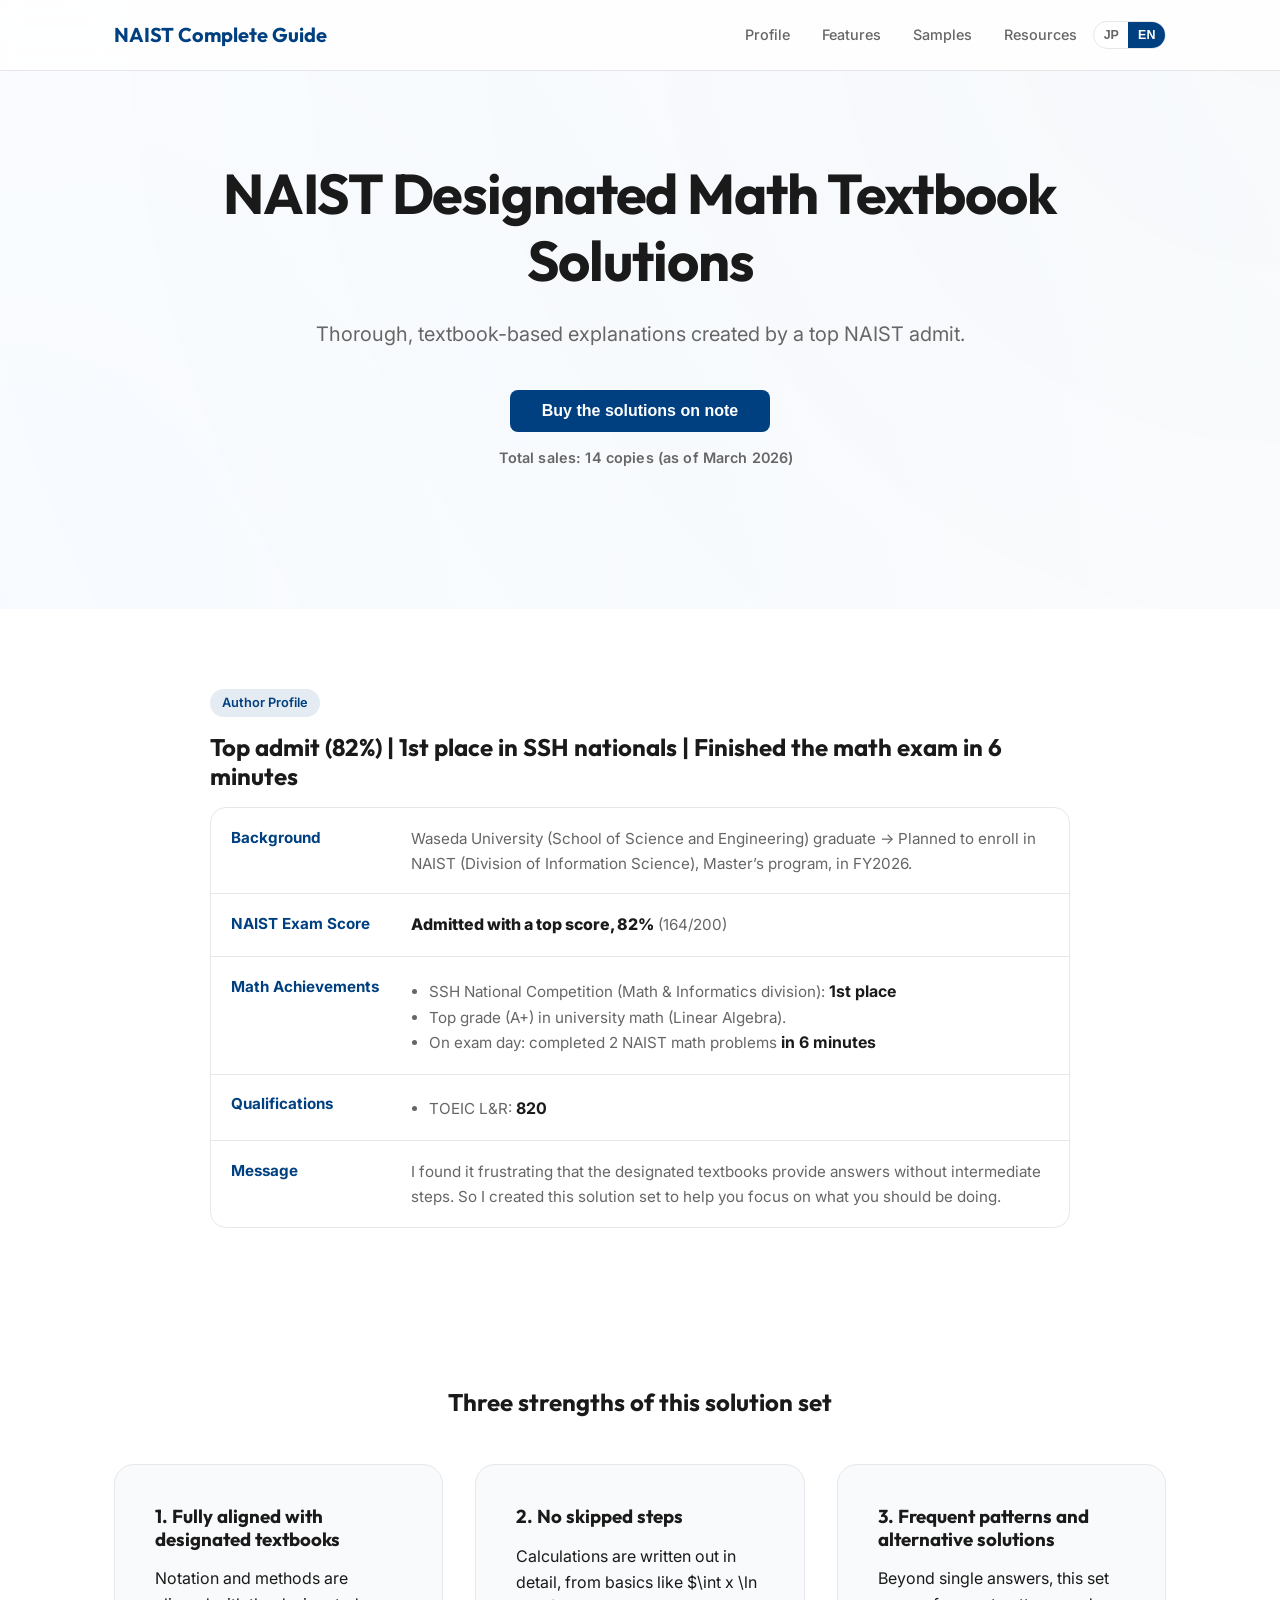
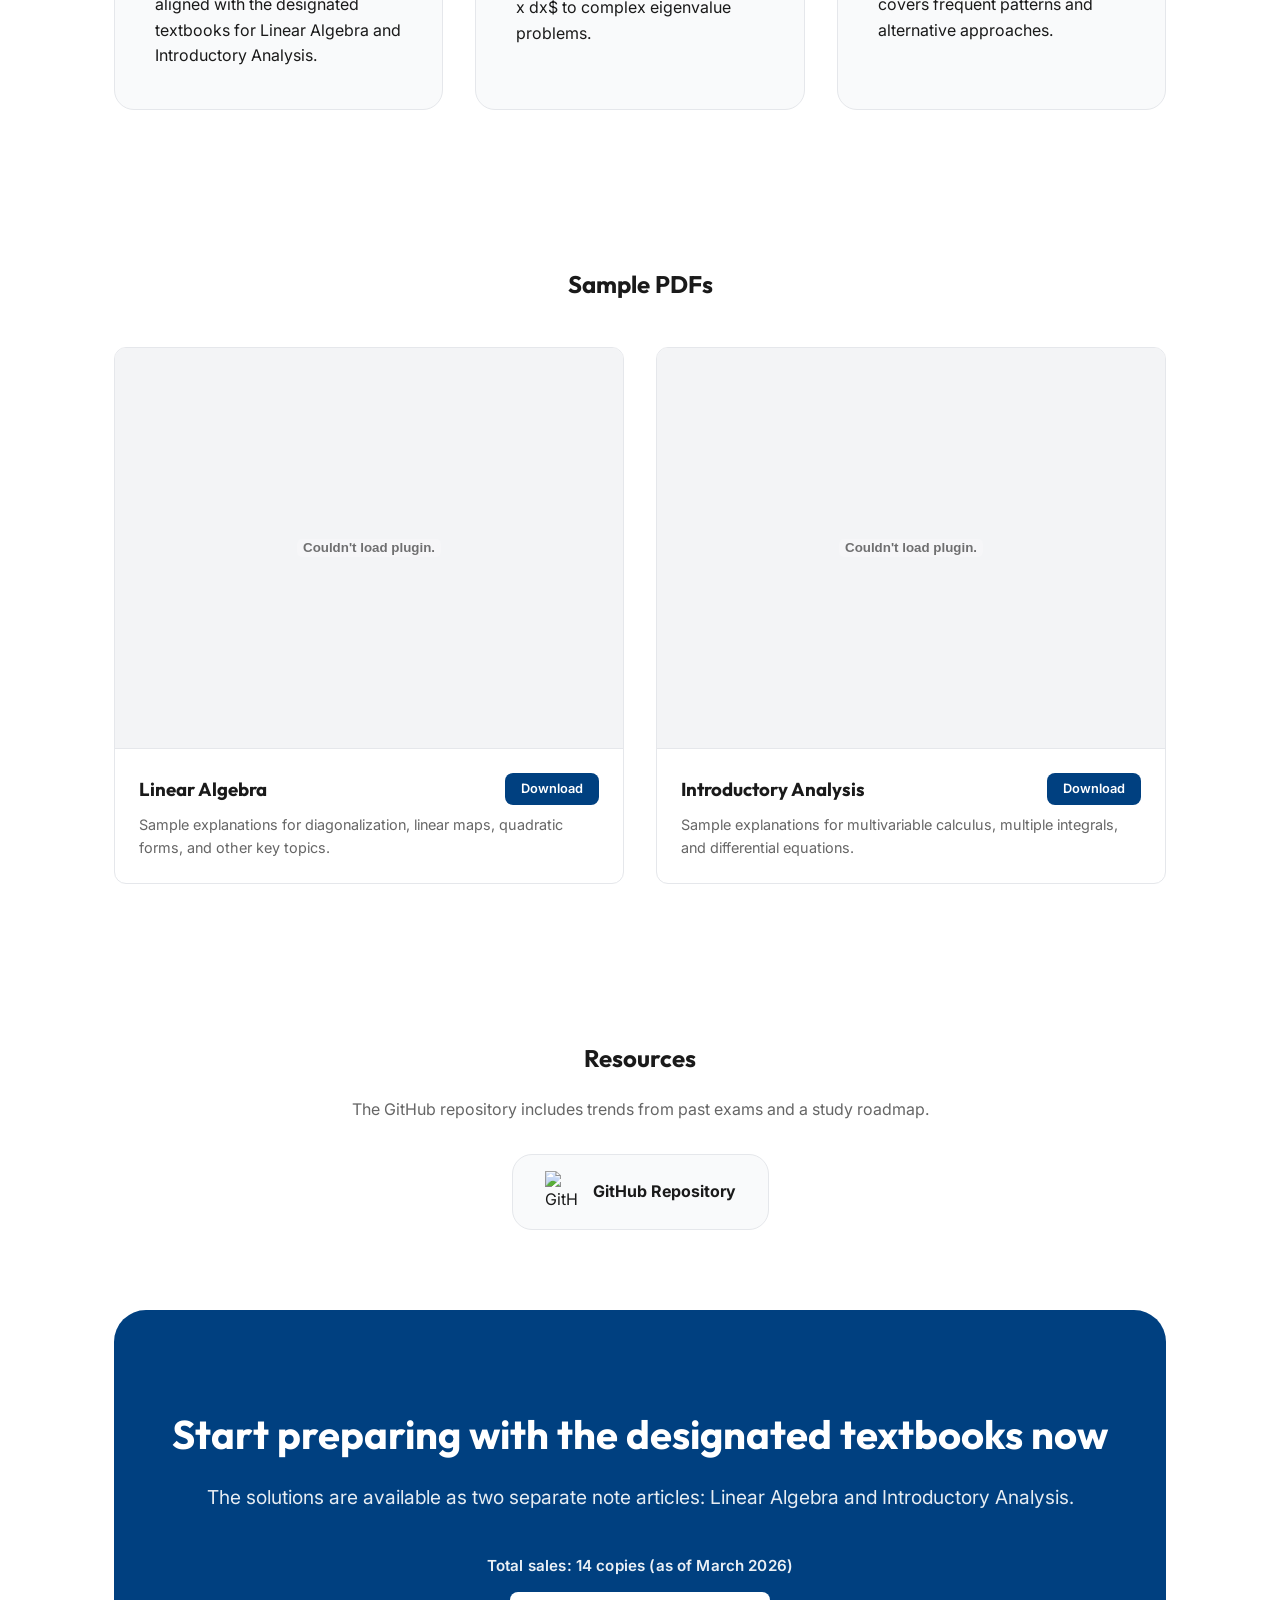
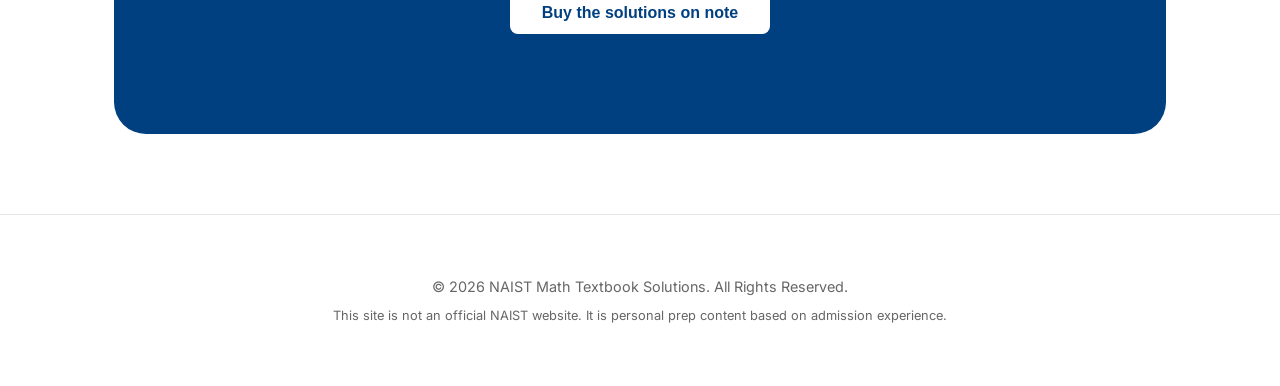
==== commit 30abdf1f: "Update profile copy and SEO meta" ====
--- a/index.html
+++ b/index.html
@@ -4,17 +4,17 @@
 <head>
     <meta charset="UTF-8">
     <meta name="viewport" content="width=device-width, initial-scale=1.0">
-    <title>NAIST指定教科書（数学）解答集 | 奈良先端大 院試対策</title>
-    <meta name="description" content="NAIST（奈良先端科学技術大学院大学）上位合格者が作成した、指定教科書準拠の数学（線形代数・解析入門）自作解答集。途中式の省略なし、別解提示で院試突破をサポート。">
+    <title>NAIST院試 数学 解答集｜指定教科書</title>
+    <meta name="description" content="2026年度上位合格者が、NAIST指定参考書の演習を詳細な途中式付きで解答。「解答に途中式がない」という受験生の悩みを解消し、効率良く院試対策を行えます。数学にかける時間を削減できることで、英語、小論文などに時間を割くことができます。">
     <meta name="keywords" content="NAIST, 数学, 解答集, 奈良先端大, 院試, 指定教科書, 線形代数, 解析入門">
 
     <!-- Open Graph -->
-    <meta property="og:title" content="NAIST指定教科書（数学）解答集">
-    <meta property="og:description" content="上位合格者による徹底解説。指定教科書準拠の自作解答集で合格を掴み取る。">
+    <meta property="og:title" content="NAIST院試 数学 解答集｜指定教科書">
+    <meta property="og:description" content="2026年度上位合格者が、NAIST指定参考書の演習を詳細な途中式付きで解答。「解答に途中式がない」という受験生の悩みを解消し、効率良く院試対策を行えます。">
     <meta property="og:type" content="website">
 
     <!-- Styles -->
-    <link rel="stylesheet" href="styles.css">
+    <link rel="stylesheet" href="styles.css?v=20260312-3">
 
     <!-- MathJax -->
     <script>
@@ -71,27 +71,41 @@
                 <div class="profile-grid">
                     <div class="profile-content">
                         <span class="profile-tag" data-i18n="profile_tag">作成者プロフィール</span>
-                        <h2 data-i18n="profile_title">NAIST上位合格者が作成した実戦的な解答集</h2>
-                        <p data-i18n="profile_intro">
-                            関東私立大学・理工学部から外部院進でNAISTに上位合格。基礎力の積み上げで逆転した実体験をもとに、指定教科書の解答集を作成しています。
-                        </p>
-                        <div class="profile-highlights">
-                            <div class="profile-item">
-                                <strong data-i18n="profile_math_title">数学の実力</strong>
-                                <p data-i18n="profile_math_body">線形代数はA+（最高評価）。NAIST入試本番の数学（線形代数・解析）で満点を獲得。</p>
-                            </div>
-                            <div class="profile-item">
-                                <strong data-i18n="profile_tech_title">技術的な裏付け</strong>
-                                <p data-i18n="profile_tech_body">42Tokyoに2年間在籍。SSH全国大会で数学・情報部門1位。</p>
-                            </div>
-                            <div class="profile-item">
-                                <strong data-i18n="profile_english_title">英語力</strong>
-                                <p data-i18n="profile_english_body">TOEIC 800点台前半を取得し、出願要件を安定してカバー。</p>
-                            </div>
-                        </div>
-                        <p class="profile-note" data-i18n="profile_note">
-                            「地力で解けるようになる」ことを重視し、途中式・考え方・別解まで省略せずにまとめています。
-                        </p>
+                        <h2 data-i18n="profile_title">得点率82%上位合格｜SSH全国1位｜数学6分完答</h2>
+                        <dl class="profile-dl" aria-label="作成者プロフィール詳細">
+                            <div class="profile-dl-row">
+                                <dt data-i18n="profile_career_title">経歴</dt>
+                                <dd data-i18n="profile_career_body">早稲田大学理工学部 卒業 → 2026年度 NAIST情報科学領域 博士前期課程 入学予定</dd>
+                            </div>
+                            <div class="profile-dl-row">
+                                <dt data-i18n="profile_score_title">NAIST入試成績</dt>
+                                <dd>
+                                    <strong class="profile-score-rate" data-i18n="profile_score_prefix">上位合格、</strong><strong class="profile-score-rate" data-i18n="profile_score_rate">得点率82%</strong><span data-i18n="profile_score_suffix">（164/200）</span>
+                                </dd>
+                            </div>
+                            <div class="profile-dl-row">
+                                <dt data-i18n="profile_achievements_title">数学実績</dt>
+                                <dd>
+                                    <ul class="profile-list">
+                                        <li><span data-i18n="profile_ach_1_a">SSH（スーパーサイエンスハイスクール）全国大会：数学情報部門 </span><strong data-i18n="profile_ach_1_b">第1位</strong></li>
+                                        <li data-i18n="profile_ach_2">大学数学（線形代数）：最高評価 A+</li>
+                                        <li><span data-i18n="profile_ach_3_a">NAIST入試本番：数学2題（制限時間12分）を</span><strong data-i18n="profile_ach_3_b">6分で完答</strong></li>
+                                    </ul>
+                                </dd>
+                            </div>
+                            <div class="profile-dl-row">
+                                <dt data-i18n="profile_quals_title">保有資格</dt>
+                                <dd>
+                                    <ul class="profile-list">
+                                        <li><span data-i18n="profile_qual_1_a">TOEIC L&amp;R </span><strong data-i18n="profile_qual_1_b">820点</strong></li>
+                                    </ul>
+                                </dd>
+                            </div>
+                            <div class="profile-dl-row">
+                                <dt data-i18n="profile_message_title">一言</dt>
+                                <dd data-i18n="profile_message_body">指定参考書の解答に「途中式がない」不便さを感じました。そのため、「やるべきこと」に集中できる環境を届けたいと思い、本解答集を作成いたしました。</dd>
+                            </div>
+                        </dl>
                     </div>
                 </div>
             </div>
@@ -220,10 +234,10 @@
 
             const translations = {
                 ja: {
-                    page_title: 'NAIST指定教科書（数学）解答集 | 奈良先端大 院試対策',
-                    meta_description: 'NAIST（奈良先端科学技術大学院大学）上位合格者が作成した、指定教科書準拠の数学（線形代数・解析入門）自作解答集。途中式の省略なし、別解提示で院試突破をサポート。',
-                    og_title: 'NAIST指定教科書（数学）解答集',
-                    og_description: '上位合格者による徹底解説。指定教科書準拠の自作解答集で合格を掴み取る。',
+                    page_title: 'NAIST院試 数学 解答集｜指定教科書',
+                    meta_description: '2026年度上位合格者が、NAIST指定参考書の演習を詳細な途中式付きで解答。「解答に途中式がない」という受験生の悩みを解消し、効率良く院試対策を行えます。数学にかける時間を削減できることで、英語、小論文などに時間を割くことができます。',
+                    og_title: 'NAIST院試 数学 解答集｜指定教科書',
+                    og_description: '2026年度上位合格者が、NAIST指定参考書の演習を詳細な途中式付きで解答。「解答に途中式がない」という受験生の悩みを解消し、効率良く院試対策を行えます。',
                     logo: 'NAIST完全攻略',
                     nav_profile: 'プロフィール',
                     nav_features: '特長',
@@ -234,15 +248,24 @@
                     buy_btn: 'noteで解答集を購入する',
                     sales_record: '累計販売数：14部（2026年3月時点）',
                     profile_tag: '作成者プロフィール',
-                    profile_title: 'NAIST上位合格者が作成した実戦的な解答集',
-                    profile_intro: '関東私立大学・理工学部から外部院進でNAISTに上位合格。基礎力の積み上げで逆転した実体験をもとに、指定教科書の解答集を作成しています。',
-                    profile_math_title: '数学の実力',
-                    profile_math_body: '線形代数はA+（最高評価）。NAIST入試本番の数学（線形代数・解析）で満点を獲得。',
-                    profile_tech_title: '技術的な裏付け',
-                    profile_tech_body: '42Tokyoに2年間在籍。SSH全国大会で数学・情報部門1位。',
-                    profile_english_title: '英語力',
-                    profile_english_body: 'TOEIC 800点台前半を取得し、出願要件を安定してカバー。',
-                    profile_note: '「地力で解けるようになる」ことを重視し、途中式・考え方・別解まで省略せずにまとめています。',
+                    profile_title: '得点率82%上位合格｜SSH全国1位｜数学6分完答',
+                    profile_career_title: '経歴',
+                    profile_career_body: '早稲田大学理工学部 卒業 → 2026年度 NAIST情報科学領域 博士前期課程 入学予定',
+                    profile_achievements_title: '数学実績',
+                    profile_ach_1_a: 'SSH（スーパーサイエンスハイスクール）全国大会：数学情報部門 ',
+                    profile_ach_1_b: '第1位',
+                    profile_ach_2: '大学数学（線形代数）：最高評価 A+',
+                    profile_ach_3_a: 'NAIST入試本番：数学2題（制限時間12分）を',
+                    profile_ach_3_b: '6分で完答',
+                    profile_score_title: 'NAIST入試成績',
+                    profile_score_prefix: '上位合格、',
+                    profile_score_rate: '得点率82%',
+                    profile_score_suffix: '（164/200）',
+                    profile_quals_title: '保有資格',
+                    profile_qual_1_a: 'TOEIC L&R ',
+                    profile_qual_1_b: '820点',
+                    profile_message_title: '一言',
+                    profile_message_body: '指定参考書の解答に「途中式がない」不便さを感じました。そのため、「やるべきこと」に集中できる環境を届けたいと思い、本解答集を作成いたしました。',
                     features_title: '解答集の3つの強み',
                     feature1_title: '1. 指定教科書に完全準拠',
                     feature1_body: 'NAISTの出題範囲である「線形代数」および「解析入門」の指定教科書に基づいた記法・解法を採用しています。',
@@ -268,10 +291,10 @@
                     footer_note: '本サイトはNAIST公式のサイトではありません。個人の合格体験に基づいた対策用コンテンツです。'
                 },
                 en: {
-                    page_title: 'NAIST Designated Math Textbook Solutions | NAIST Entrance Exam Prep',
-                    meta_description: 'A designated textbook-based math solution set (Linear Algebra and Introductory Analysis) created by a top NAIST admit. Detailed steps and alternative solutions for exam preparation.',
-                    og_title: 'NAIST Designated Math Textbook Solutions',
-                    og_description: 'Thorough explanations by a top NAIST admit, based on designated textbooks.',
+                    page_title: 'NAIST Math Solutions | Designated Textbooks',
+                    meta_description: 'Created by a top FY2026 admit, this solution set provides detailed, step-by-step answers for NAIST-designated math textbooks. Reduce time spent on math and focus on English, essays, and other requirements.',
+                    og_title: 'NAIST Math Solutions | Designated Textbooks',
+                    og_description: 'Step-by-step solutions for NAIST-designated math textbooks, created by a top FY2026 admit.',
                     logo: 'NAIST Complete Guide',
                     nav_profile: 'Profile',
                     nav_features: 'Features',
@@ -282,15 +305,24 @@
                     buy_btn: 'Buy the solutions on note',
                     sales_record: 'Total sales: 14 copies (as of March 2026)',
                     profile_tag: 'Author Profile',
-                    profile_title: 'A practical solution set by a top NAIST admit',
-                    profile_intro: 'From a private university in Kanto (Engineering) to top-level admission to NAIST as an external applicant. This solution set is built from a real study process focused on fundamentals.',
-                    profile_math_title: 'Math Strength',
-                    profile_math_body: 'A+ (highest grade) in Linear Algebra. Perfect score in the NAIST math exam (Linear Algebra and Analysis).',
-                    profile_tech_title: 'Technical Foundation',
-                    profile_tech_body: 'Enrolled in 42Tokyo for two years. 1st place in the SSH National Competition (Math & Informatics division).',
-                    profile_english_title: 'English',
-                    profile_english_body: 'Scored in the low 800s on TOEIC, stably covering language requirements.',
-                    profile_note: 'Focused on helping you solve problems on your own, with full steps, reasoning, and alternatives.',
+                    profile_title: 'Top admit (82%) | 1st place in SSH nationals | Finished the math exam in 6 minutes',
+                    profile_career_title: 'Background',
+                    profile_career_body: 'Waseda University (School of Science and Engineering) graduate → Planned to enroll in NAIST (Division of Information Science), Master’s program, in FY2026.',
+                    profile_achievements_title: 'Math Achievements',
+                    profile_ach_1_a: 'SSH National Competition (Math & Informatics division): ',
+                    profile_ach_1_b: '1st place',
+                    profile_ach_2: 'Top grade (A+) in university math (Linear Algebra).',
+                    profile_ach_3_a: 'On exam day: completed 2 NAIST math problems ',
+                    profile_ach_3_b: 'in 6 minutes',
+                    profile_score_title: 'NAIST Exam Score',
+                    profile_score_prefix: 'Admitted with a top score, ',
+                    profile_score_rate: '82%',
+                    profile_score_suffix: ' (164/200)',
+                    profile_quals_title: 'Qualifications',
+                    profile_qual_1_a: 'TOEIC L&R: ',
+                    profile_qual_1_b: '820',
+                    profile_message_title: 'Message',
+                    profile_message_body: 'I found it frustrating that the designated textbooks provide answers without intermediate steps. So I created this solution set to help you focus on what you should be doing.',
                     features_title: 'Three strengths of this solution set',
                     feature1_title: '1. Fully aligned with designated textbooks',
                     feature1_body: 'Notation and methods are aligned with the designated textbooks for Linear Algebra and Introductory Analysis.',
--- a/styles.css
+++ b/styles.css
@@ -223,36 +223,53 @@
     margin-bottom: 1rem;
 }
 
-.profile-highlights {
+.profile-dl {
+    background: #ffffff;
+    border: 1px solid var(--border-color);
+    border-radius: 16px;
+    overflow: hidden;
+}
+
+.profile-dl-row {
     display: grid;
-    grid-template-columns: repeat(2, minmax(0, 1fr));
-    gap: 1rem;
-    margin: 1.5rem 0;
-}
-
-.profile-item {
-    background: var(--card-bg);
-    border: 1px solid var(--border-color);
-    border-radius: 12px;
-    padding: 1rem;
-}
-
-.profile-item strong {
-    display: block;
-    color: var(--primary-color);
-    margin-bottom: 0.4rem;
+    grid-template-columns: 160px 1fr;
+    gap: 1.25rem;
+    padding: 1.1rem 1.25rem;
+    border-top: 1px solid var(--border-color);
+}
+
+.profile-dl-row:first-child {
+    border-top: none;
+}
+
+.profile-dl dt {
+    font-weight: 700;
+    color: var(--primary-color);
     font-size: 0.95rem;
 }
 
-.profile-item p {
-    color: var(--text-muted);
-    font-size: 0.92rem;
-    line-height: 1.55;
-}
-
-.profile-note {
-    margin-top: 0.5rem;
-    font-weight: 500;
+.profile-dl dd {
+    margin: 0;
+    color: var(--text-muted);
+    font-size: 0.95rem;
+    line-height: 1.65;
+}
+
+.profile-dl strong {
+    font-size: 1.05em;
+    color: var(--text-color);
+}
+
+.profile-score-rate {
+    font-size: 1.08em;
+    font-weight: 800;
+    color: #000000;
+}
+
+.profile-list {
+    margin: 0.25rem 0 0;
+    padding-left: 1.1rem;
+    list-style: disc;
 }
 
 /* Features Section */
@@ -421,8 +438,9 @@
         max-width: 100%;
     }
 
-    .profile-highlights {
+    .profile-dl-row {
         grid-template-columns: 1fr;
+        gap: 0.5rem;
     }
     
     .samples-grid {
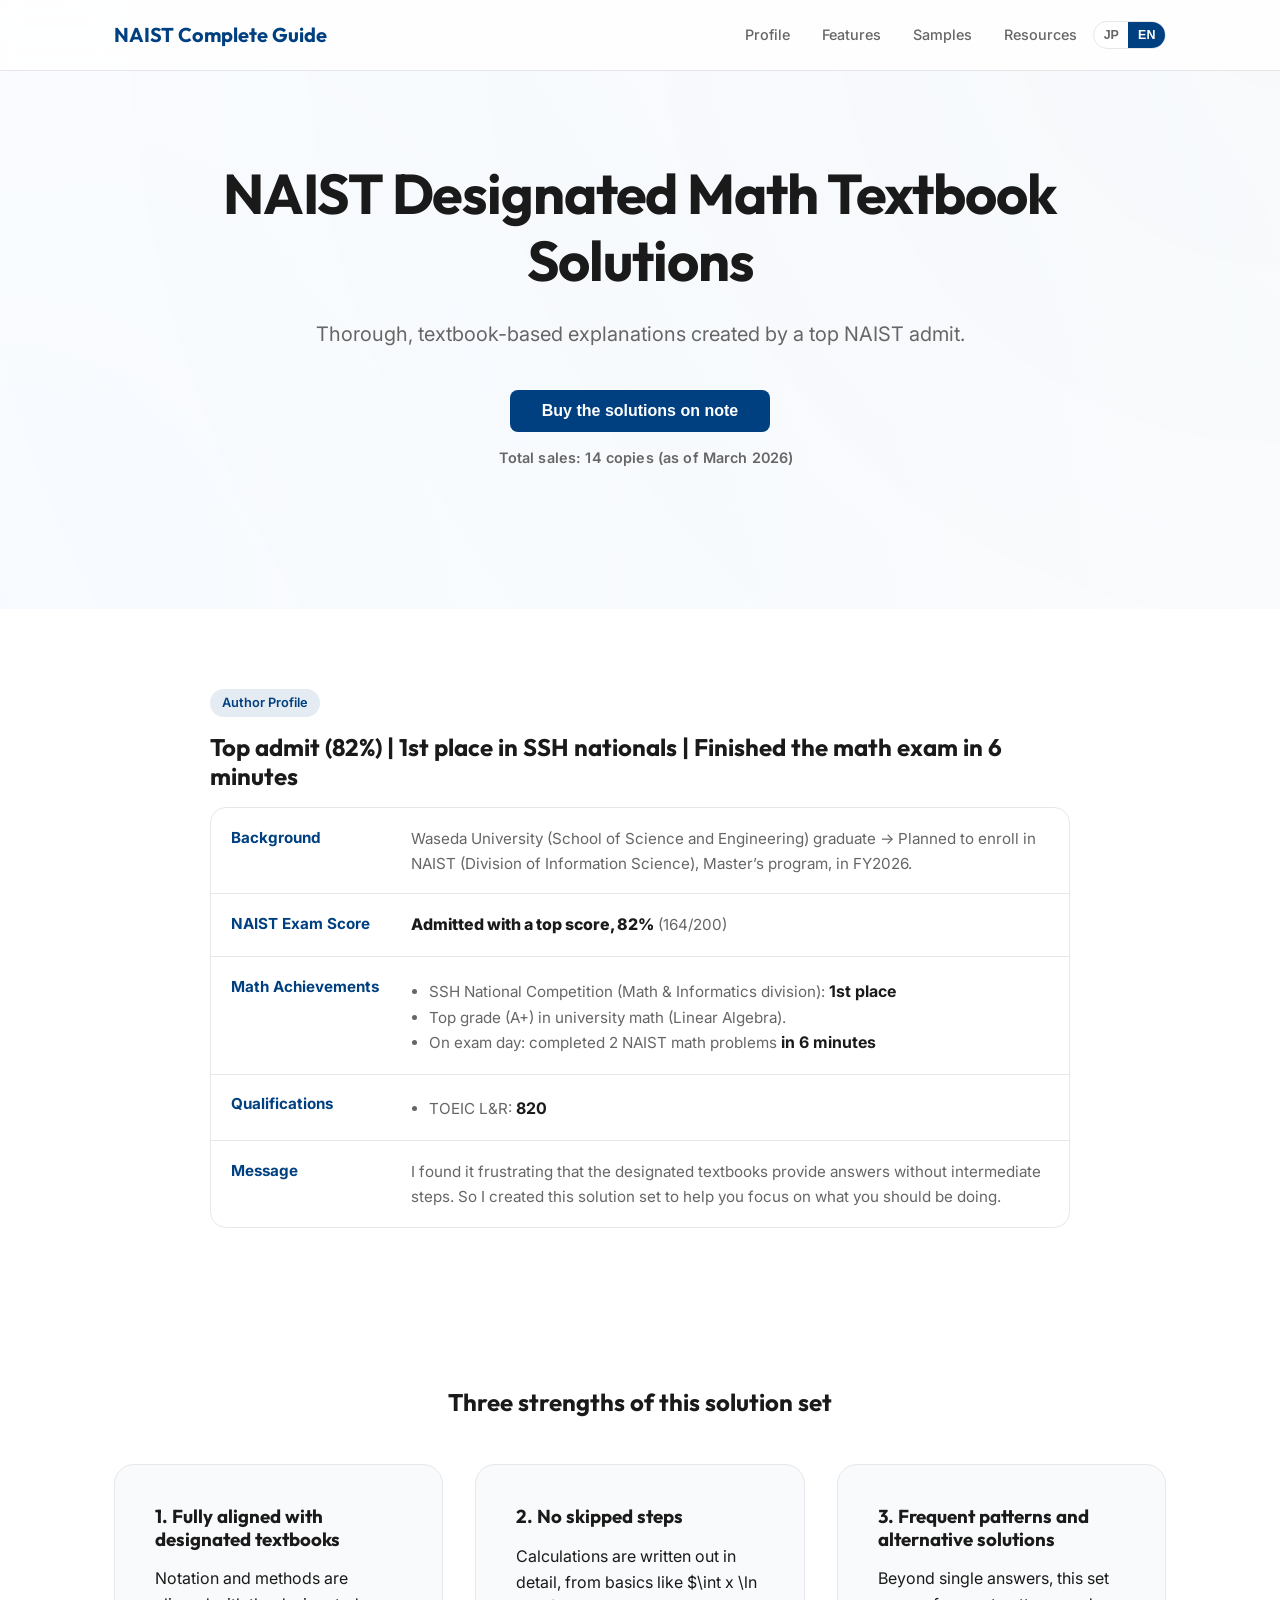
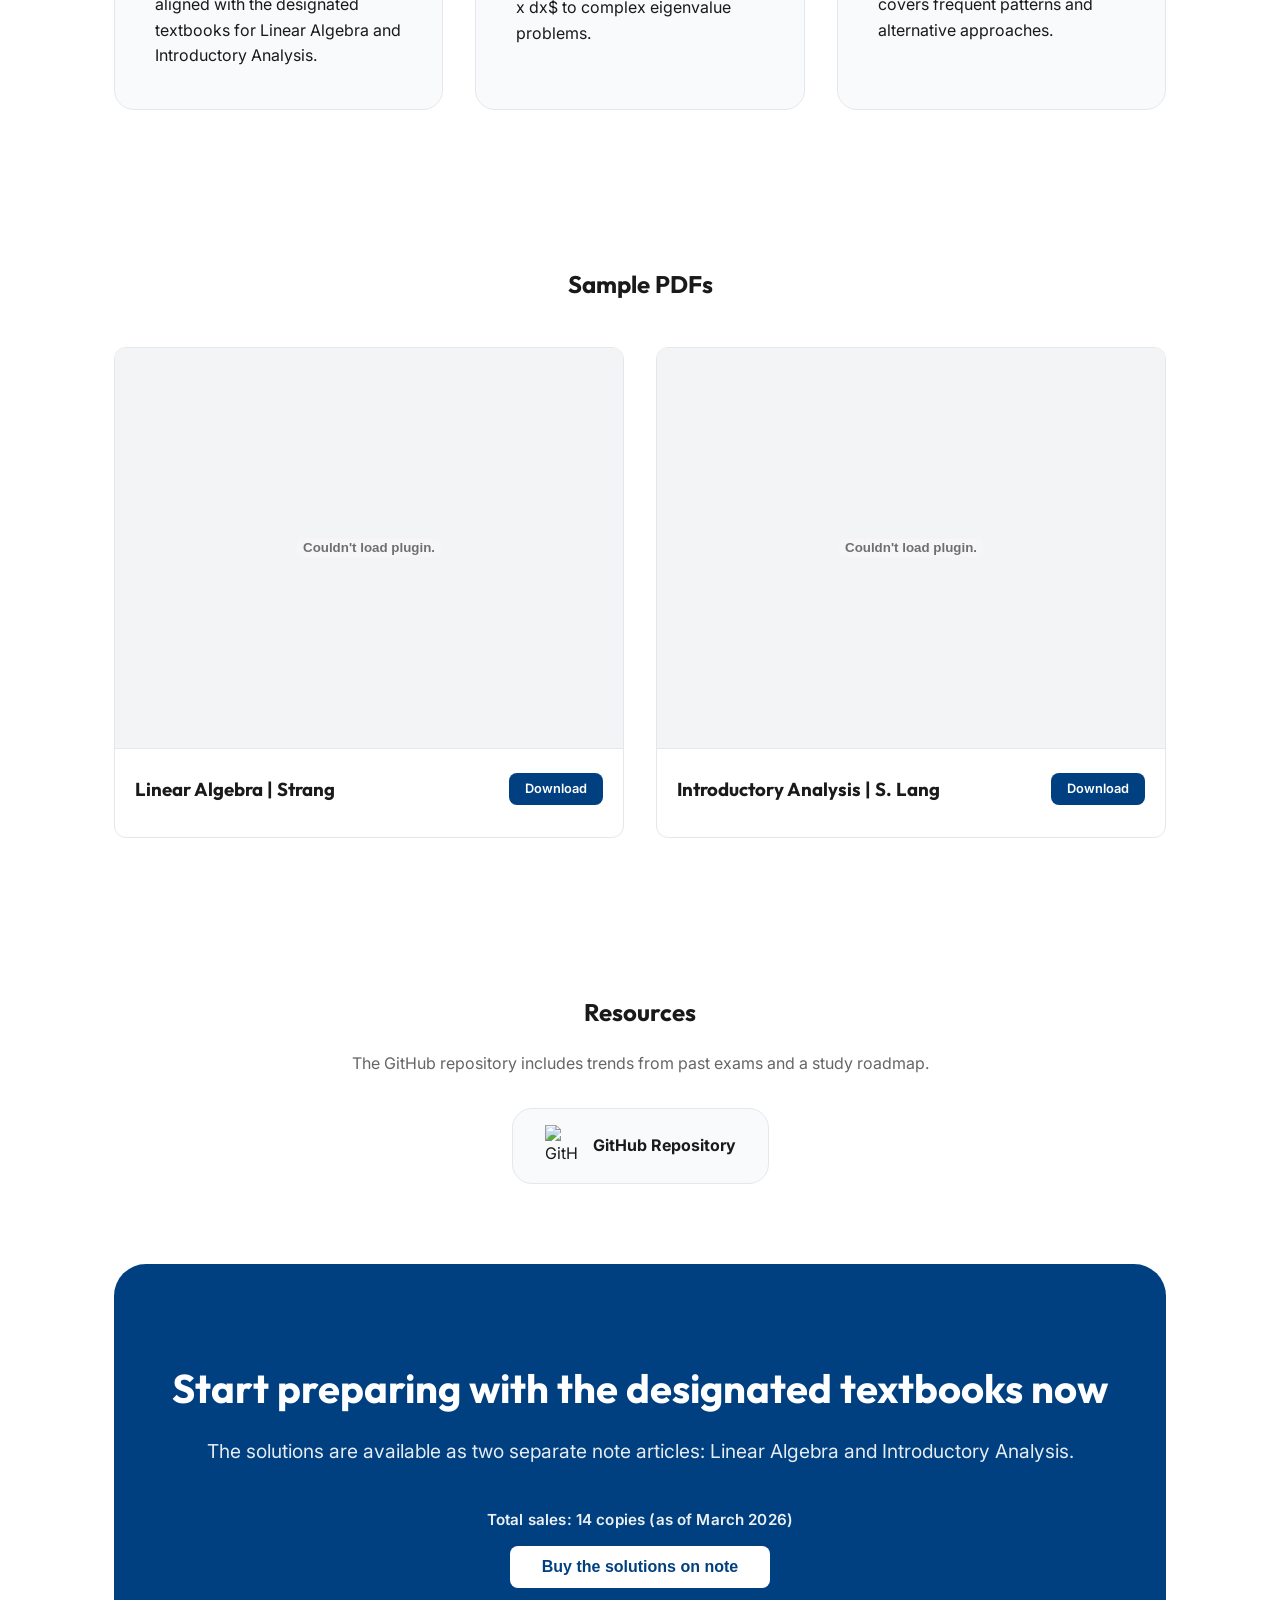
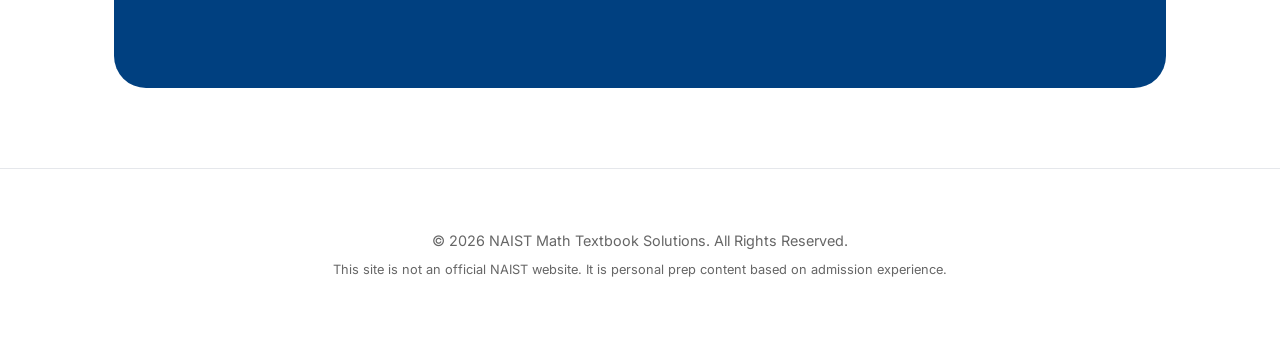
==== commit ad42cc00: "Update sample labels and layout" ====
--- a/index.html
+++ b/index.html
@@ -6,7 +6,7 @@
     <meta name="viewport" content="width=device-width, initial-scale=1.0">
     <title>NAIST院試 数学 解答集｜指定教科書</title>
     <meta name="description" content="2026年度上位合格者が、NAIST指定参考書の演習を詳細な途中式付きで解答。「解答に途中式がない」という受験生の悩みを解消し、効率良く院試対策を行えます。数学にかける時間を削減できることで、英語、小論文などに時間を割くことができます。">
-    <meta name="keywords" content="NAIST, 数学, 解答集, 奈良先端大, 院試, 指定教科書, 線形代数, 解析入門">
+    <meta name="keywords" content="NAIST, 奈良先端大, 院試, 数学, 解答, 指定参考書, 指定教科書, 演習, 対策, 途中式, 情報科学, ストラング 線形代数, ラング 解析入門">
 
     <!-- Open Graph -->
     <meta property="og:title" content="NAIST院試 数学 解答集｜指定教科書">
@@ -14,7 +14,7 @@
     <meta property="og:type" content="website">
 
     <!-- Styles -->
-    <link rel="stylesheet" href="styles.css?v=20260312-3">
+    <link rel="stylesheet" href="styles.css?v=20260312-4">
 
     <!-- MathJax -->
     <script>
@@ -145,11 +145,11 @@
                         <div class="sample-info">
                             <div
                                 style="display: flex; justify-content: space-between; align-items: center; margin-bottom: 0.5rem;">
-                                <h3 data-i18n="sample_linear_title">線形代数</h3>
+                                <h3 data-i18n="sample_linear_title">線形代数｜ストラング</h3>
                                 <a href="samples/NAIST_ストラング線形代数_sample.pdf" download class="btn btn-primary"
                                     style="padding: 6px 16px; font-size: 0.8rem;" data-i18n="download_btn">ダウンロード</a>
                             </div>
-                            <p style="font-size: 0.9rem; color: var(--text-muted);" data-i18n="sample_linear_desc">行列の対角化、線形写像、二次形式などの重要項目の解説サンプル。</p>
+                            <p style="font-size: 0.9rem; color: var(--text-muted);" data-i18n="sample_linear_desc"></p>
                         </div>
                     </div>
                     <div class="sample-container">
@@ -160,11 +160,11 @@
                         <div class="sample-info">
                             <div
                                 style="display: flex; justify-content: space-between; align-items: center; margin-bottom: 0.5rem;">
-                                <h3 data-i18n="sample_analysis_title">解析入門</h3>
+                                <h3 data-i18n="sample_analysis_title">解析入門｜S.ラング</h3>
                                 <a href="samples/NAIST_ラング解析入門_sample.pdf" download class="btn btn-primary"
                                     style="padding: 6px 16px; font-size: 0.8rem;" data-i18n="download_btn">ダウンロード</a>
                             </div>
-                            <p style="font-size: 0.9rem; color: var(--text-muted);" data-i18n="sample_analysis_desc">多変数関数の微積分、重積分、微分方程式の解説サンプル。</p>
+                            <p style="font-size: 0.9rem; color: var(--text-muted);" data-i18n="sample_analysis_desc"></p>
                         </div>
                     </div>
                 </div>
@@ -274,11 +274,11 @@
                     feature3_title: '3. 頻出・別解の網羅',
                     feature3_body: '単なる解答だけでなく、頻出パターンや別解も提示。多角的な視点から問題へのアプローチ力を養います。',
                     samples_title: 'サンプルPDF',
-                    sample_linear_title: '線形代数',
+                    sample_linear_title: '線形代数｜ストラング',
                     download_btn: 'ダウンロード',
-                    sample_linear_desc: '行列の対角化、線形写像、二次形式などの重要項目の解説サンプル。',
-                    sample_analysis_title: '解析入門',
-                    sample_analysis_desc: '多変数関数の微積分、重積分、微分方程式の解説サンプル。',
+                    sample_linear_desc: '',
+                    sample_analysis_title: '解析入門｜S.ラング',
+                    sample_analysis_desc: '',
                     resources_title: '関連リソース',
                     resources_desc: 'GitHubにて、過去の出題傾向や学習ロードマップをまとめています。',
                     github_repo: 'GitHub Repository',
@@ -331,11 +331,11 @@
                     feature3_title: '3. Frequent patterns and alternative solutions',
                     feature3_body: 'Beyond single answers, this set covers frequent patterns and alternative approaches.',
                     samples_title: 'Sample PDFs',
-                    sample_linear_title: 'Linear Algebra',
+                    sample_linear_title: 'Linear Algebra | Strang',
                     download_btn: 'Download',
-                    sample_linear_desc: 'Sample explanations for diagonalization, linear maps, quadratic forms, and other key topics.',
-                    sample_analysis_title: 'Introductory Analysis',
-                    sample_analysis_desc: 'Sample explanations for multivariable calculus, multiple integrals, and differential equations.',
+                    sample_linear_desc: '',
+                    sample_analysis_title: 'Introductory Analysis | S. Lang',
+                    sample_analysis_desc: '',
                     resources_title: 'Resources',
                     resources_desc: 'The GitHub repository includes trends from past exams and a study roadmap.',
                     github_repo: 'GitHub Repository',
--- a/styles.css
+++ b/styles.css
@@ -327,7 +327,7 @@
 }
 
 .sample-info {
-    padding: 1.5rem;
+    padding: 1.5rem 1.25rem;
     border-top: 1px solid var(--border-color);
 }
 
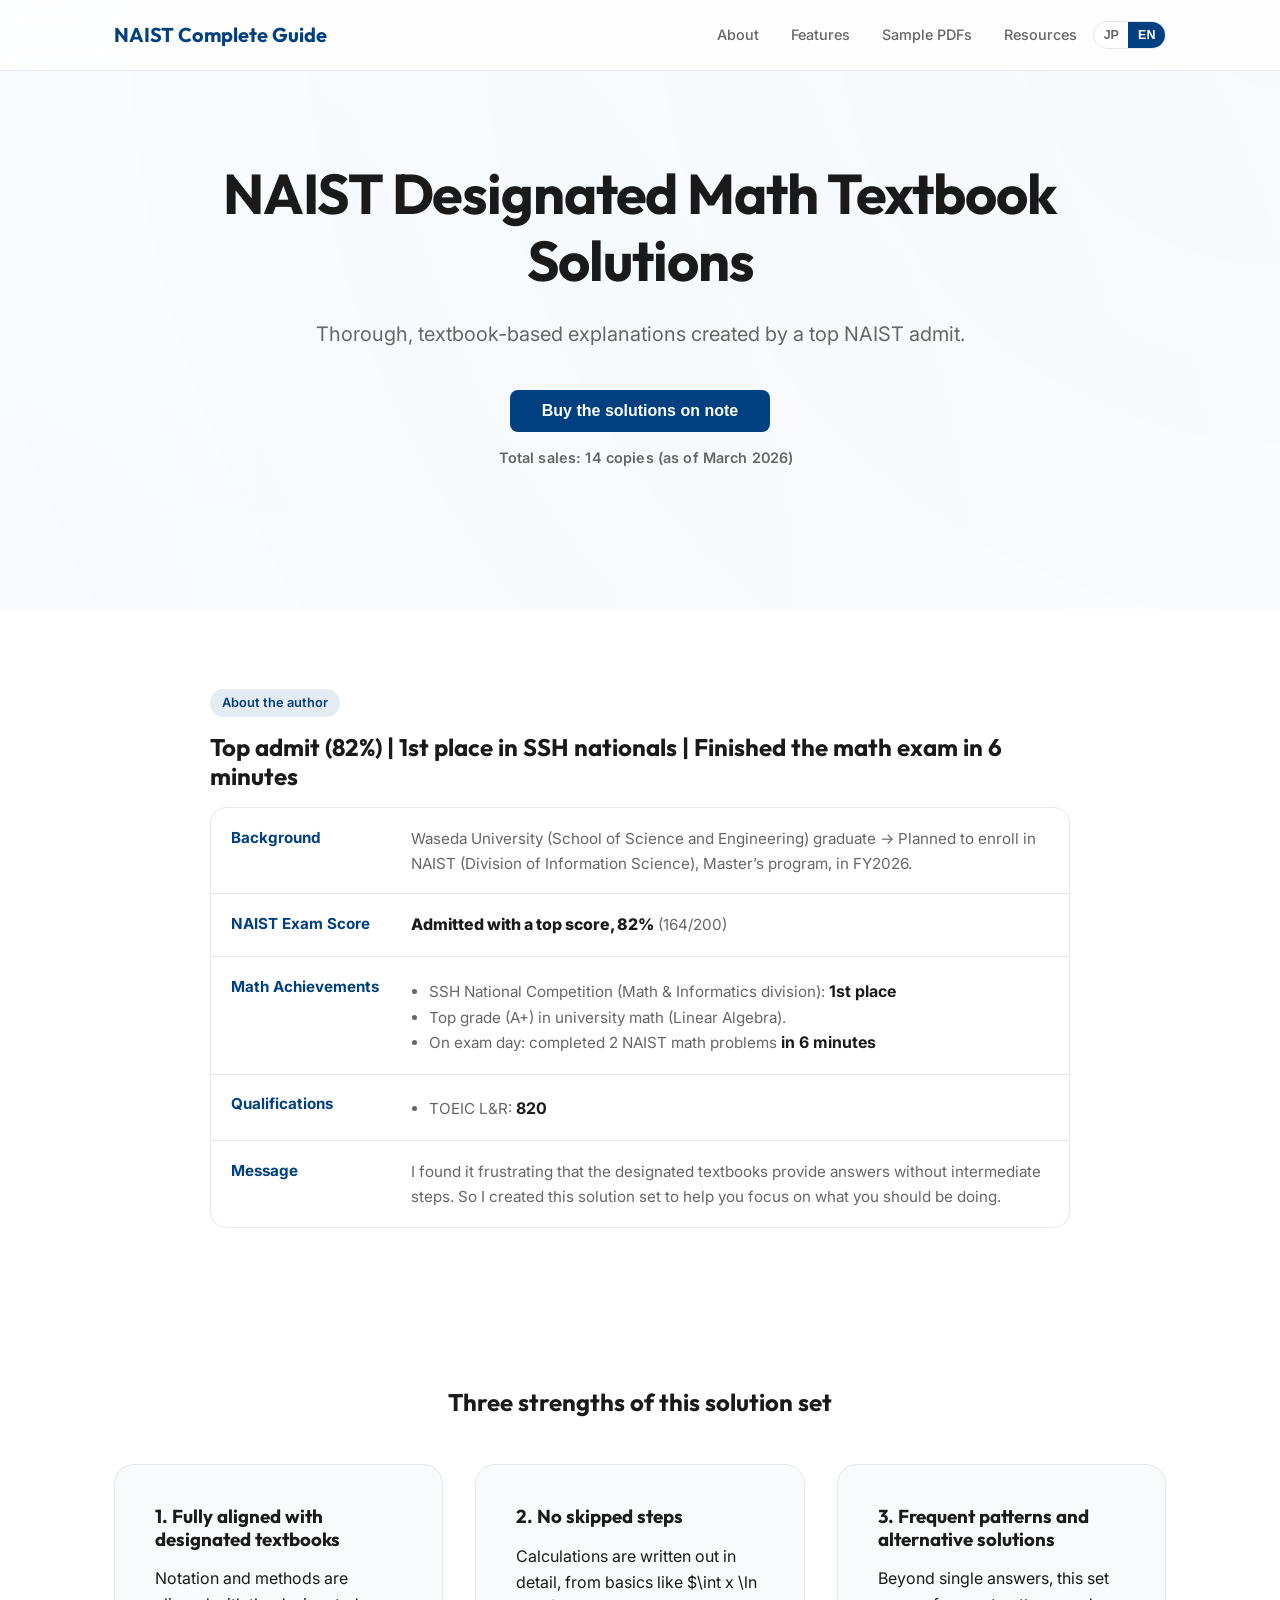
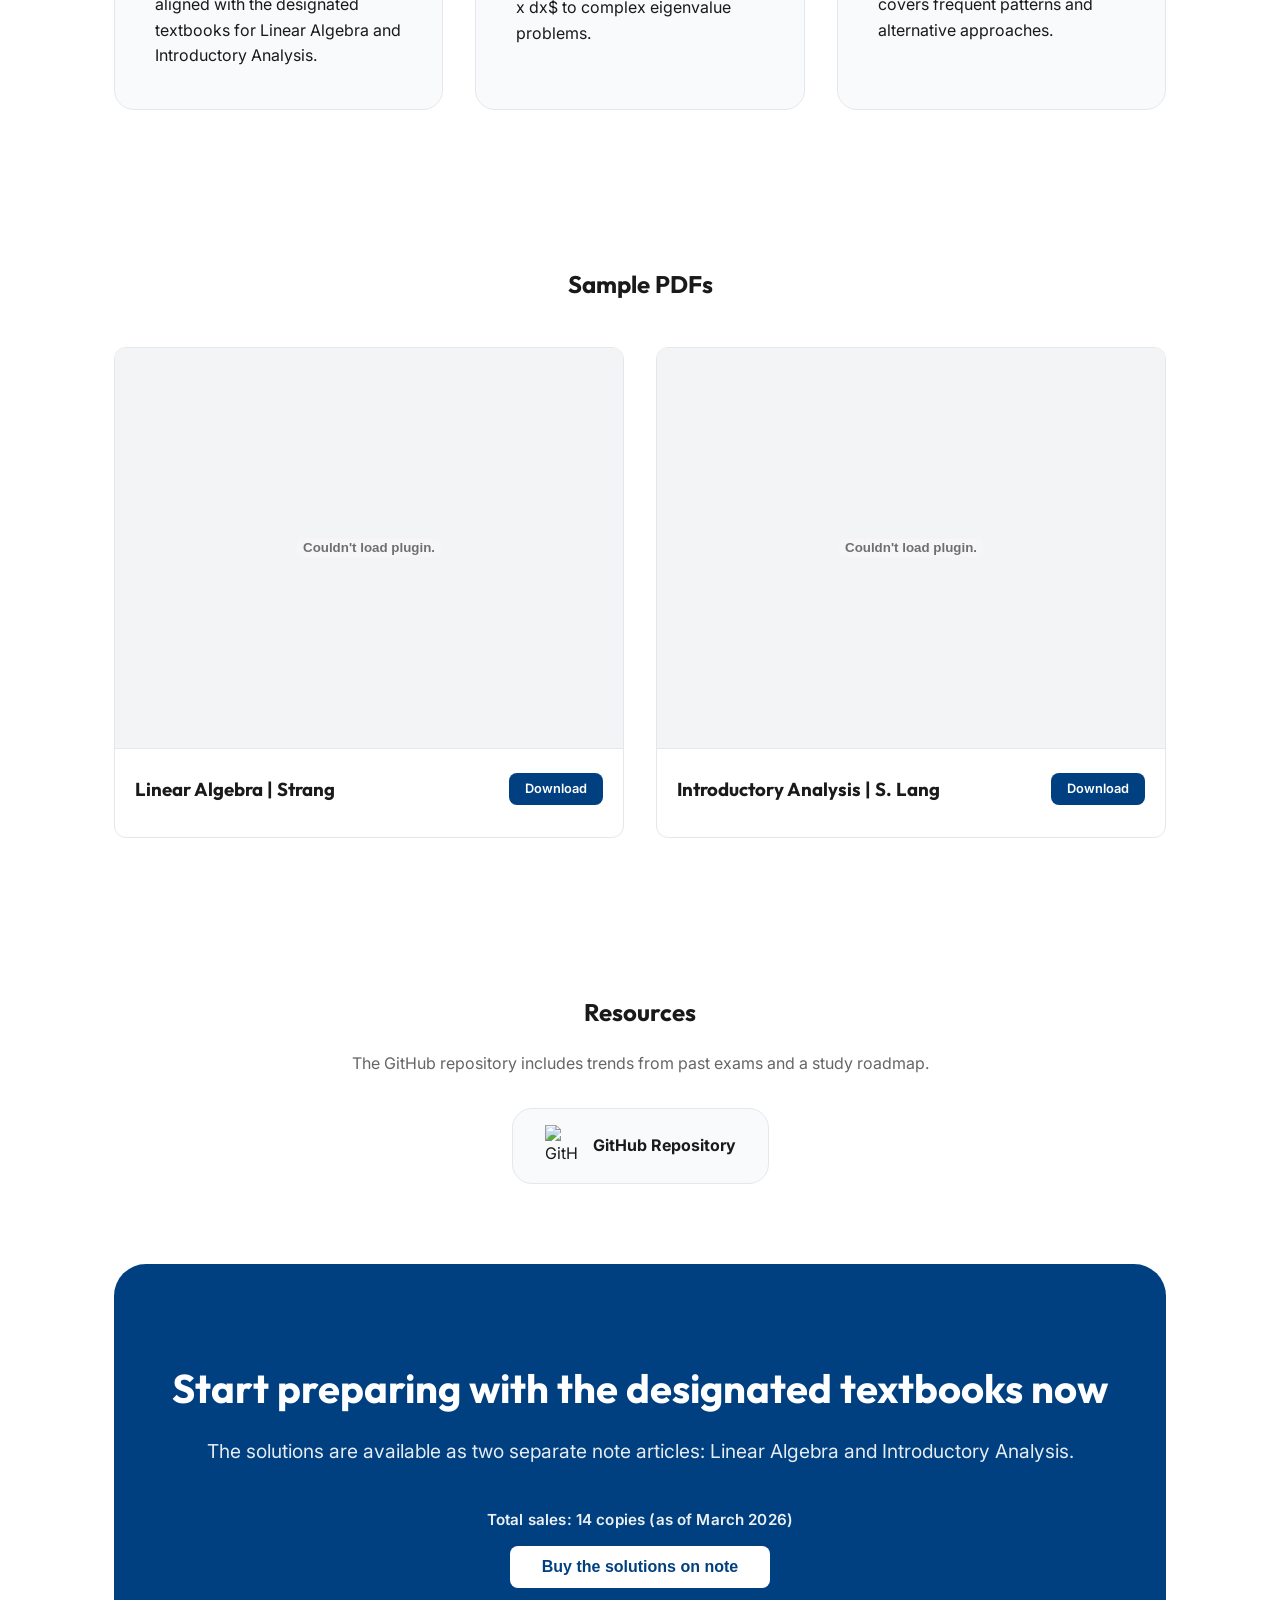
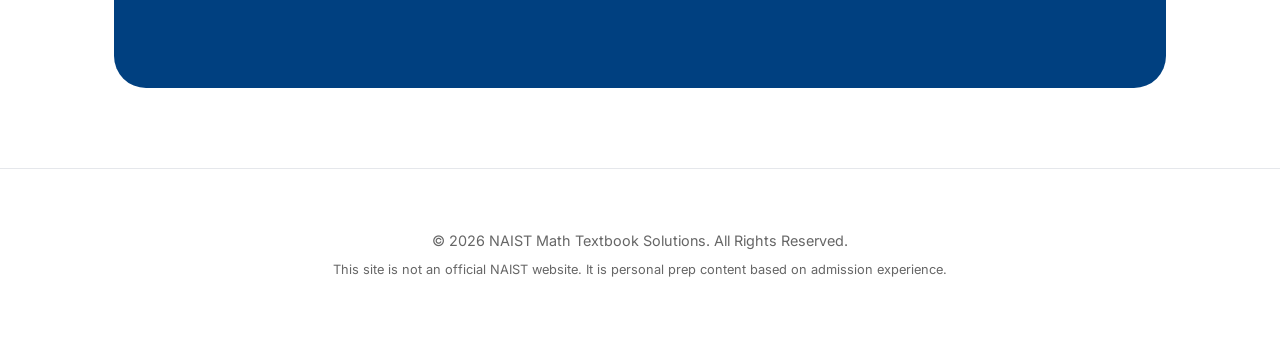
==== commit 95ff9c05: "Add mobile nav and update labels" ====
--- a/index.html
+++ b/index.html
@@ -14,7 +14,7 @@
     <meta property="og:type" content="website">
 
     <!-- Styles -->
-    <link rel="stylesheet" href="styles.css?v=20260312-4">
+    <link rel="stylesheet" href="styles.css?v=20260312-5">
 
     <!-- MathJax -->
     <script>
@@ -38,9 +38,9 @@
                 <a href="#" class="logo" data-i18n="logo">NAIST完全攻略</a>
                 <div class="nav-right">
                     <ul class="nav-links">
-                        <li><a href="#profile" data-i18n="nav_profile">Profile</a></li>
+                        <li><a href="#profile" data-i18n="nav_profile">著者について</a></li>
                         <li><a href="#features" data-i18n="nav_features">Features</a></li>
-                        <li><a href="#samples" data-i18n="nav_samples">Samples</a></li>
+                        <li><a href="#samples" data-i18n="nav_samples">サンプルPDF</a></li>
                         <li><a href="#resources" data-i18n="nav_resources">Resources</a></li>
                     </ul>
                     <div class="lang-toggle" role="group" aria-label="Language switch">
@@ -70,7 +70,7 @@
             <div class="container">
                 <div class="profile-grid">
                     <div class="profile-content">
-                        <span class="profile-tag" data-i18n="profile_tag">作成者プロフィール</span>
+                        <span class="profile-tag" data-i18n="profile_tag">著者について</span>
                         <h2 data-i18n="profile_title">得点率82%上位合格｜SSH全国1位｜数学6分完答</h2>
                         <dl class="profile-dl" aria-label="作成者プロフィール詳細">
                             <div class="profile-dl-row">
@@ -211,6 +211,13 @@
         </div>
     </main>
 
+    <nav class="mobile-nav" aria-label="ページ内メニュー">
+        <a href="#profile" class="mobile-nav-link" data-i18n="nav_profile">著者について</a>
+        <a href="#features" class="mobile-nav-link" data-i18n="nav_features">特長</a>
+        <a href="#samples" class="mobile-nav-link" data-i18n="nav_samples">サンプルPDF</a>
+        <a href="#resources" class="mobile-nav-link" data-i18n="nav_resources">関連資料</a>
+    </nav>
+
     <footer>
         <div class="container">
             <p>&copy; 2026 NAIST Math Textbook Solutions. All Rights Reserved.</p>
@@ -239,15 +246,15 @@
                     og_title: 'NAIST院試 数学 解答集｜指定教科書',
                     og_description: '2026年度上位合格者が、NAIST指定参考書の演習を詳細な途中式付きで解答。「解答に途中式がない」という受験生の悩みを解消し、効率良く院試対策を行えます。',
                     logo: 'NAIST完全攻略',
-                    nav_profile: 'プロフィール',
+                    nav_profile: '著者について',
                     nav_features: '特長',
-                    nav_samples: 'サンプル',
+                    nav_samples: 'サンプルPDF',
                     nav_resources: '関連資料',
                     hero_title: 'NAIST指定教科書（数学）解答集',
                     hero_subtitle: '上位合格者が作成した、指定教科書準拠の徹底解説。',
                     buy_btn: 'noteで解答集を購入する',
                     sales_record: '累計販売数：14部（2026年3月時点）',
-                    profile_tag: '作成者プロフィール',
+                    profile_tag: '著者について',
                     profile_title: '得点率82%上位合格｜SSH全国1位｜数学6分完答',
                     profile_career_title: '経歴',
                     profile_career_body: '早稲田大学理工学部 卒業 → 2026年度 NAIST情報科学領域 博士前期課程 入学予定',
@@ -296,15 +303,15 @@
                     og_title: 'NAIST Math Solutions | Designated Textbooks',
                     og_description: 'Step-by-step solutions for NAIST-designated math textbooks, created by a top FY2026 admit.',
                     logo: 'NAIST Complete Guide',
-                    nav_profile: 'Profile',
+                    nav_profile: 'About',
                     nav_features: 'Features',
-                    nav_samples: 'Samples',
+                    nav_samples: 'Sample PDFs',
                     nav_resources: 'Resources',
                     hero_title: 'NAIST Designated Math Textbook Solutions',
                     hero_subtitle: 'Thorough, textbook-based explanations created by a top NAIST admit.',
                     buy_btn: 'Buy the solutions on note',
                     sales_record: 'Total sales: 14 copies (as of March 2026)',
-                    profile_tag: 'Author Profile',
+                    profile_tag: 'About the author',
                     profile_title: 'Top admit (82%) | 1st place in SSH nationals | Finished the math exam in 6 minutes',
                     profile_career_title: 'Background',
                     profile_career_body: 'Waseda University (School of Science and Engineering) graduate → Planned to enroll in NAIST (Division of Information Science), Master’s program, in FY2026.',
--- a/styles.css
+++ b/styles.css
@@ -67,7 +67,7 @@
     border-bottom: 1px solid var(--border-color);
 }
 
-nav {
+header nav {
     display: flex;
     justify-content: space-between;
     align-items: center;
@@ -100,6 +100,16 @@
 
 .nav-links a:hover {
     color: var(--primary-color);
+}
+
+.mobile-nav {
+    display: none;
+}
+
+.mobile-nav-link {
+    display: inline-flex;
+    align-items: center;
+    justify-content: center;
 }
 
 .lang-toggle {
@@ -430,6 +440,10 @@
 
 /* Responsive */
 @media (max-width: 768px) {
+    body {
+        padding-bottom: 64px;
+    }
+
     .hero h1 {
         font-size: 2.5rem;
     }
@@ -454,4 +468,33 @@
     .nav-right {
         gap: 0;
     }
-}
+
+    .mobile-nav {
+        position: fixed;
+        inset: auto 0 0 0;
+        display: flex;
+        justify-content: space-around;
+        gap: 0.25rem;
+        padding: 0.6rem 0.75rem calc(0.6rem + env(safe-area-inset-bottom));
+        background: rgba(255, 255, 255, 0.92);
+        backdrop-filter: blur(10px);
+        border-top: 1px solid var(--border-color);
+        z-index: 1500;
+    }
+
+    .mobile-nav-link {
+        flex: 1 1 0;
+        text-align: center;
+        font-size: 0.82rem;
+        font-weight: 700;
+        color: var(--text-muted);
+        padding: 0.35rem 0.25rem;
+        border-radius: 10px;
+        white-space: nowrap;
+    }
+
+    .mobile-nav-link:active {
+        background: rgba(0, 64, 128, 0.08);
+        color: var(--primary-color);
+    }
+}
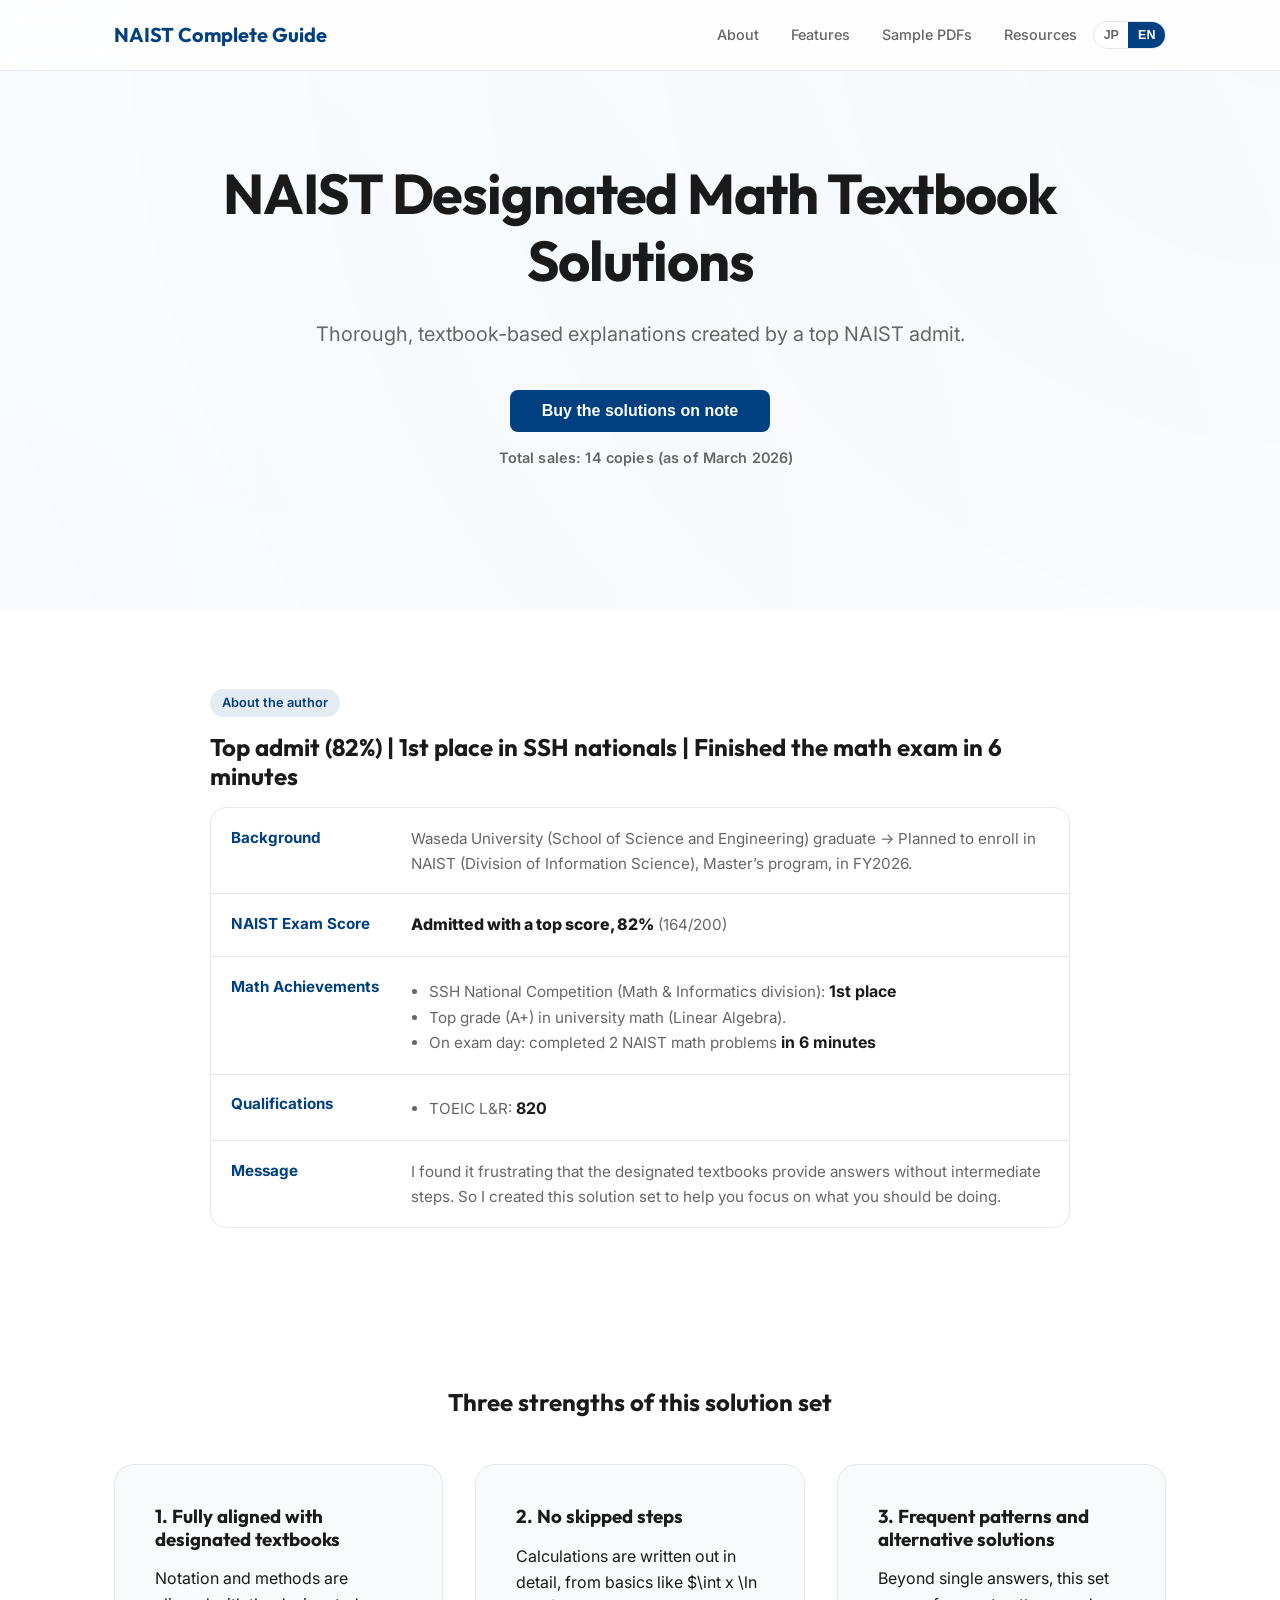
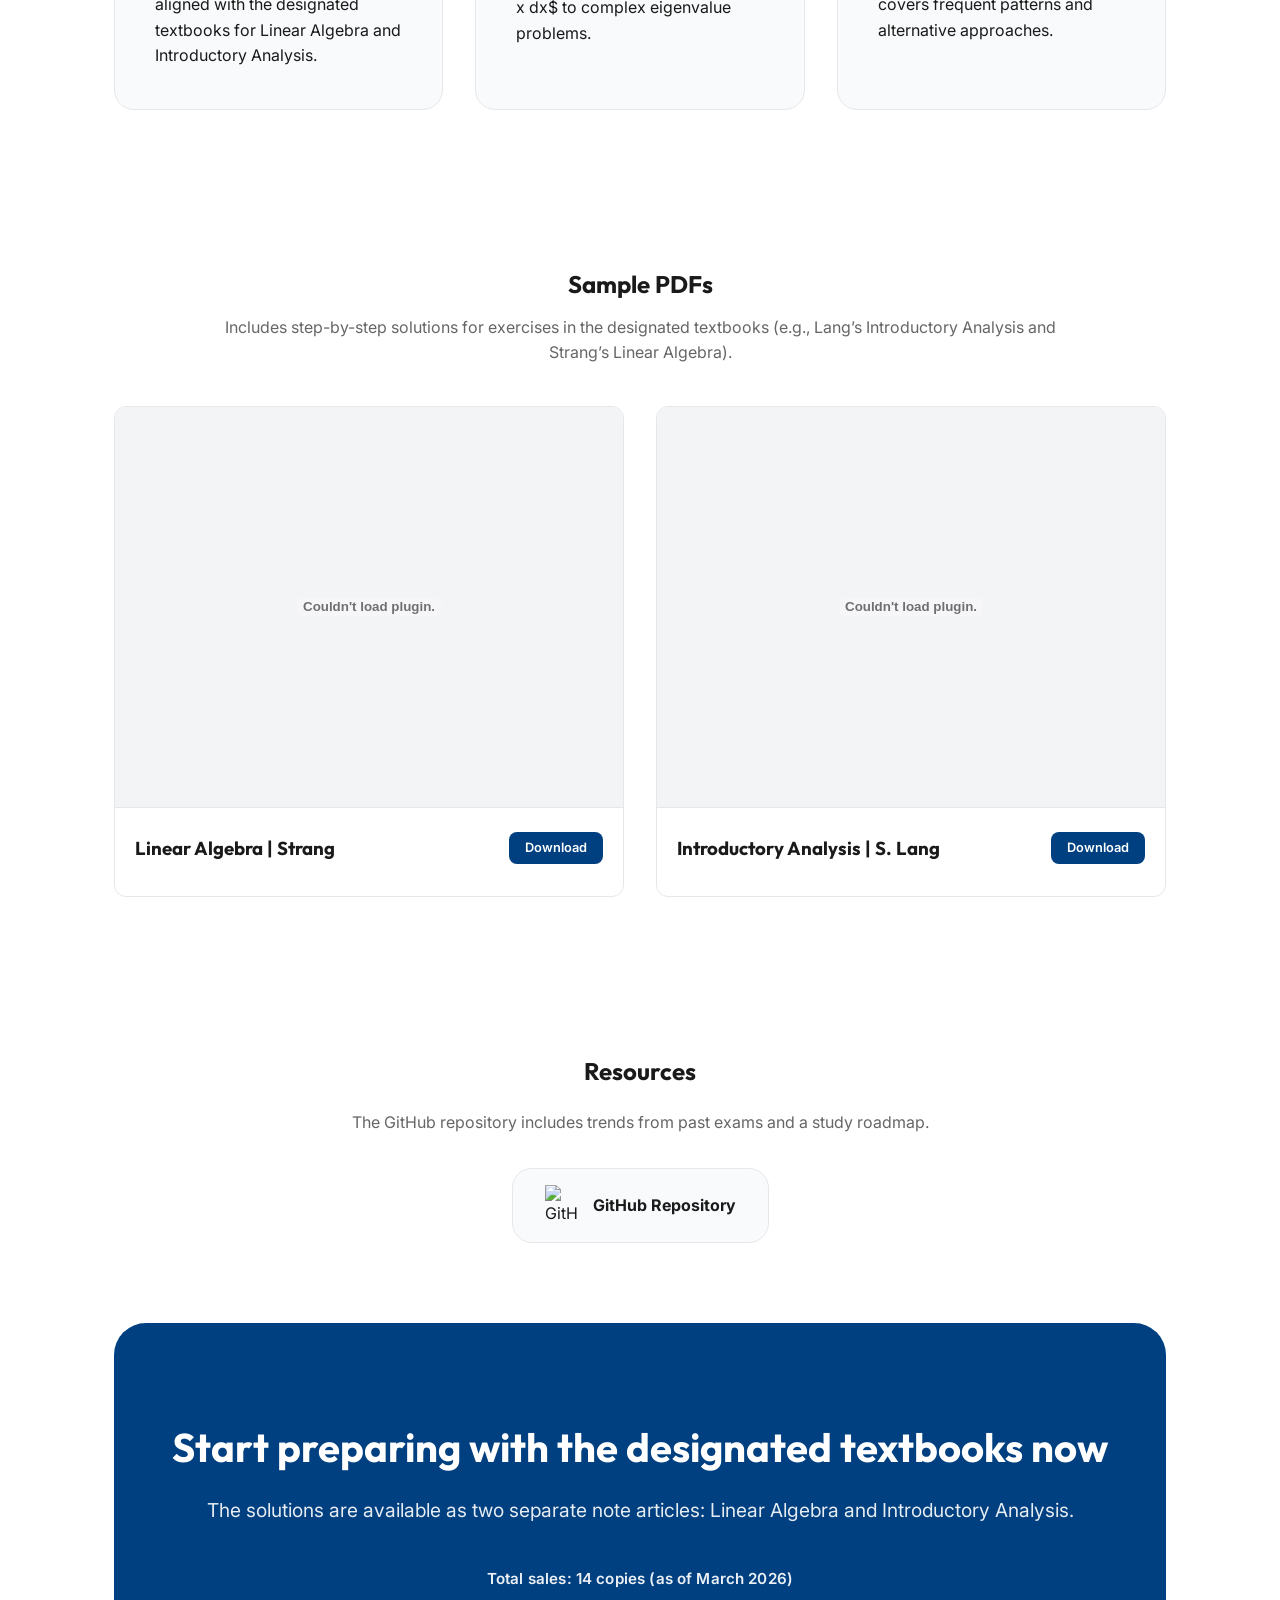
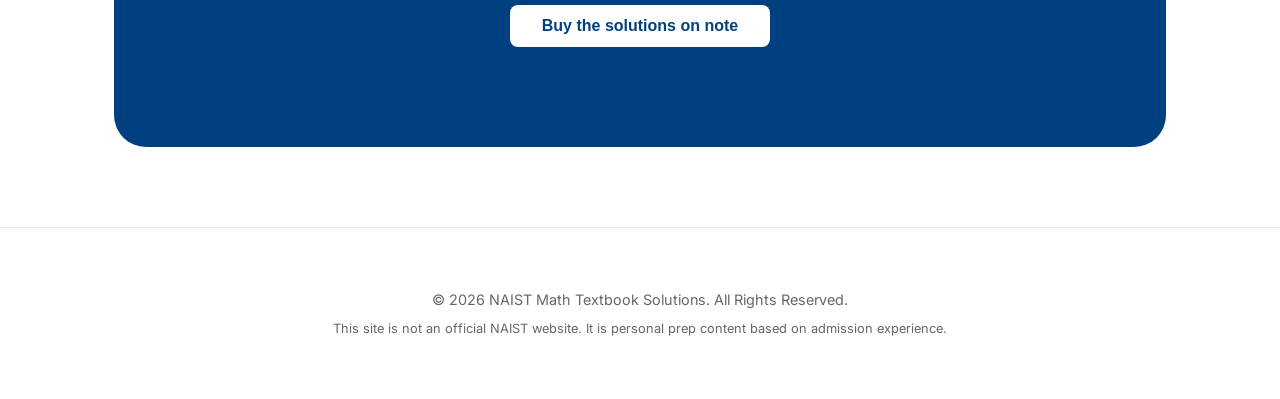
==== commit 1643be98: "Enhance SEO metadata and structured data" ====
--- a/index.html
+++ b/index.html
@@ -6,12 +6,48 @@
     <meta name="viewport" content="width=device-width, initial-scale=1.0">
     <title>NAIST院試 数学 解答集｜指定教科書</title>
     <meta name="description" content="2026年度上位合格者が、NAIST指定参考書の演習を詳細な途中式付きで解答。「解答に途中式がない」という受験生の悩みを解消し、効率良く院試対策を行えます。数学にかける時間を削減できることで、英語、小論文などに時間を割くことができます。">
-    <meta name="keywords" content="NAIST, 奈良先端大, 院試, 数学, 解答, 指定参考書, 指定教科書, 演習, 対策, 途中式, 情報科学, ストラング 線形代数, ラング 解析入門">
+    <meta name="keywords" content="NAIST, 奈良先端大, 院試, 数学, 解答, 解答集, 指定参考書, 指定教科書, 演習, 対策, 途中式, 情報科学, ラング 解析入門, ラング 解析入門 解答集, ラング 解答集, ラング 解答, ストラング 線形代数, ストラング 線形代数 解答集, ストラング 解答集, ストラング 解答">
+    <link rel="canonical" href="https://heyzou.github.io/naist-math-portal-web/">
+    <meta name="robots" content="index,follow">
 
     <!-- Open Graph -->
     <meta property="og:title" content="NAIST院試 数学 解答集｜指定教科書">
     <meta property="og:description" content="2026年度上位合格者が、NAIST指定参考書の演習を詳細な途中式付きで解答。「解答に途中式がない」という受験生の悩みを解消し、効率良く院試対策を行えます。">
+    <meta property="og:url" content="https://heyzou.github.io/naist-math-portal-web/">
+    <meta property="og:site_name" content="NAIST完全攻略">
+    <meta property="og:locale" content="ja_JP">
     <meta property="og:type" content="website">
+
+    <!-- Twitter -->
+    <meta name="twitter:card" content="summary">
+    <meta name="twitter:title" content="NAIST院試 数学 解答集｜指定教科書">
+    <meta name="twitter:description" content="2026年度上位合格者が、NAIST指定参考書の演習を詳細な途中式付きで解答。途中式なしの不便さを解消し、院試対策を効率化します。">
+
+    <!-- Structured Data -->
+    <script type="application/ld+json">
+        {
+            "@context": "https://schema.org",
+            "@type": "WebPage",
+            "name": "NAIST院試 数学 解答集｜指定教科書",
+            "description": "2026年度上位合格者が、NAIST指定参考書の演習を詳細な途中式付きで解答。「解答に途中式がない」という受験生の悩みを解消し、効率良く院試対策を行えます。数学にかける時間を削減できることで、英語、小論文などに時間を割くことができます。",
+            "url": "https://heyzou.github.io/naist-math-portal-web/",
+            "inLanguage": "ja",
+            "keywords": [
+                "NAIST",
+                "奈良先端大",
+                "院試",
+                "数学",
+                "指定参考書",
+                "解答集",
+                "途中式",
+                "ラング 解析入門 解答集",
+                "ラング 解答集",
+                "ラング 解答",
+                "ストラング 線形代数 解答集",
+                "ストラング 解答集"
+            ]
+        }
+    </script>
 
     <!-- Styles -->
     <link rel="stylesheet" href="styles.css?v=20260312-5">
@@ -136,6 +172,8 @@
         <section id="samples" class="samples">
             <div class="container">
                 <h2 style="text-align: center; margin-bottom: 3rem;" data-i18n="samples_title">サンプルPDF</h2>
+                <p style="text-align: center; margin: -2rem auto 2.5rem; color: var(--text-muted); max-width: 860px;"
+                    data-i18n="samples_seo_note">「ラング 解析入門 解答集」「ストラング 線形代数 解答集」など、指定参考書の演習に対応した途中式つき解答を掲載。</p>
                 <div class="samples-grid">
                     <div class="sample-container">
                         <div class="pdf-preview">
@@ -281,6 +319,7 @@
                     feature3_title: '3. 頻出・別解の網羅',
                     feature3_body: '単なる解答だけでなく、頻出パターンや別解も提示。多角的な視点から問題へのアプローチ力を養います。',
                     samples_title: 'サンプルPDF',
+                    samples_seo_note: '「ラング 解析入門 解答集」「ストラング 線形代数 解答集」など、指定参考書の演習に対応した途中式つき解答を掲載。',
                     sample_linear_title: '線形代数｜ストラング',
                     download_btn: 'ダウンロード',
                     sample_linear_desc: '',
@@ -338,6 +377,7 @@
                     feature3_title: '3. Frequent patterns and alternative solutions',
                     feature3_body: 'Beyond single answers, this set covers frequent patterns and alternative approaches.',
                     samples_title: 'Sample PDFs',
+                    samples_seo_note: 'Includes step-by-step solutions for exercises in the designated textbooks (e.g., Lang’s Introductory Analysis and Strang’s Linear Algebra).',
                     sample_linear_title: 'Linear Algebra | Strang',
                     download_btn: 'Download',
                     sample_linear_desc: '',
